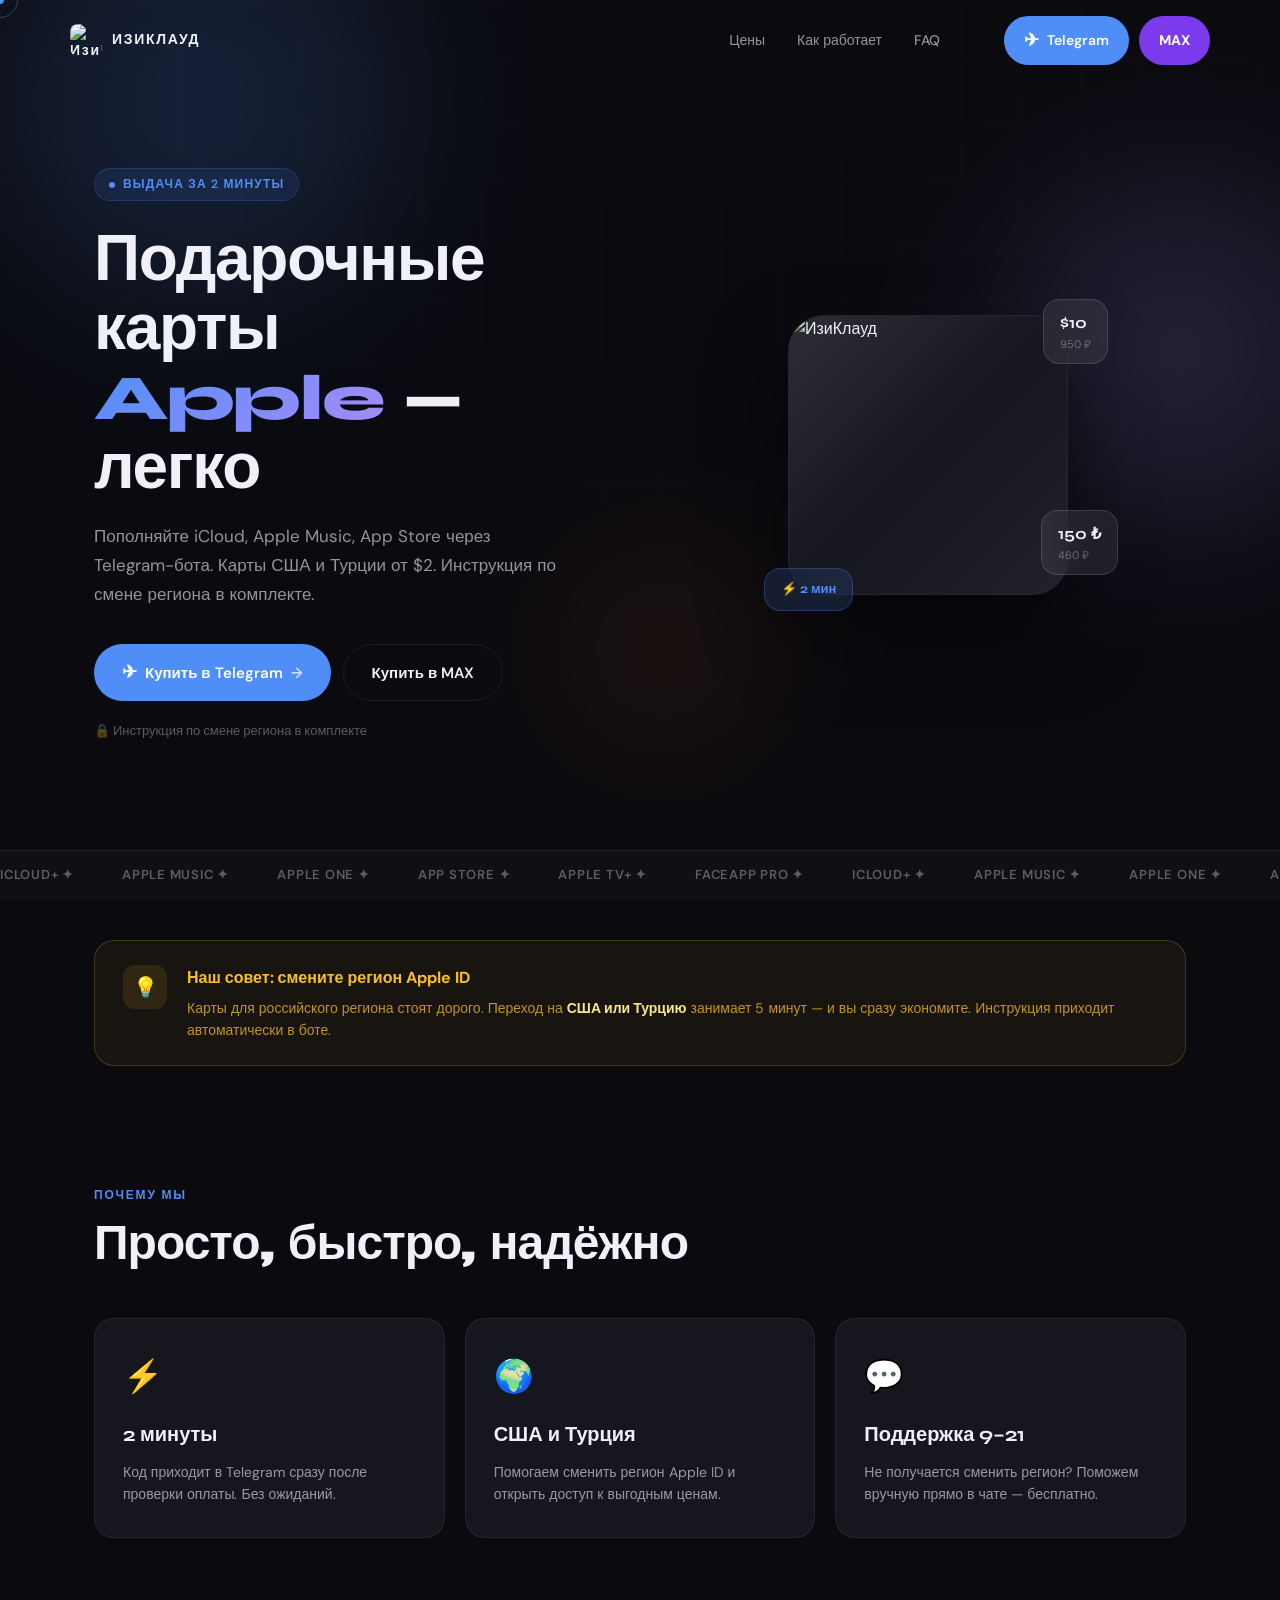
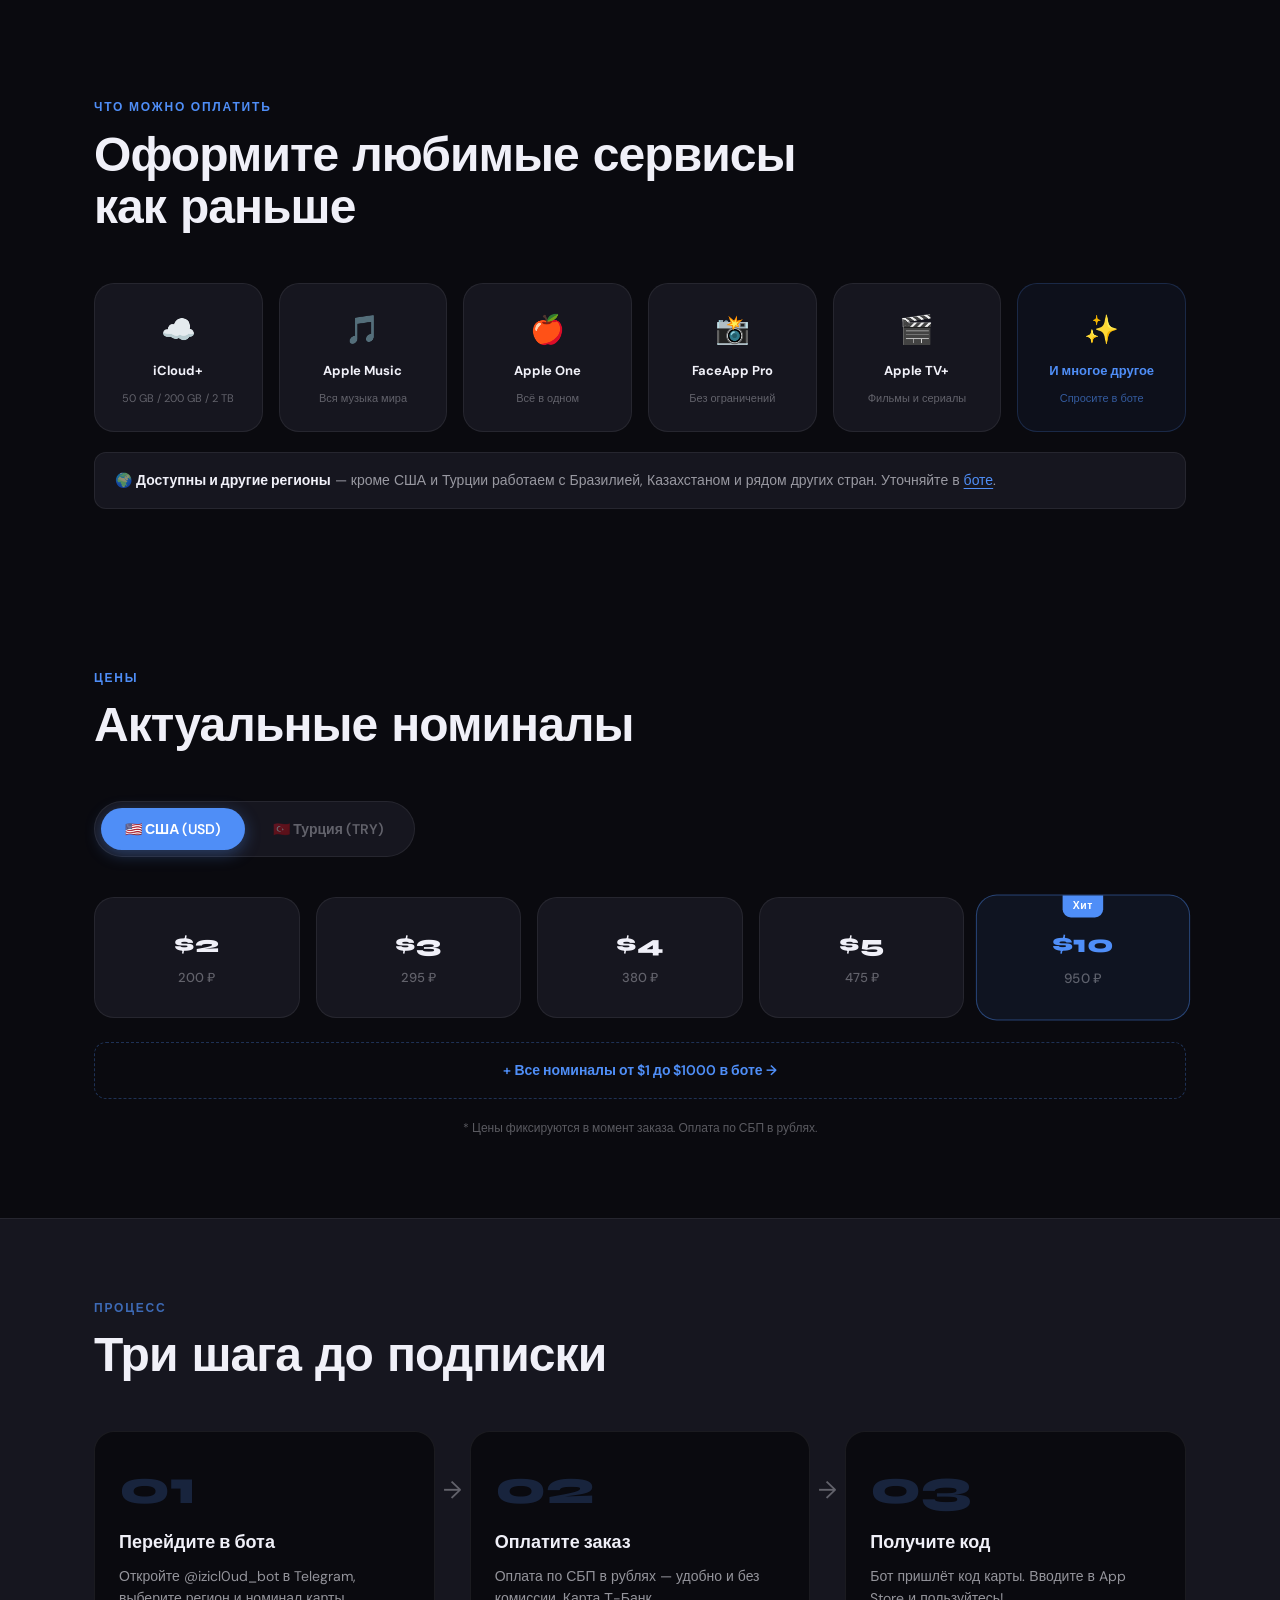
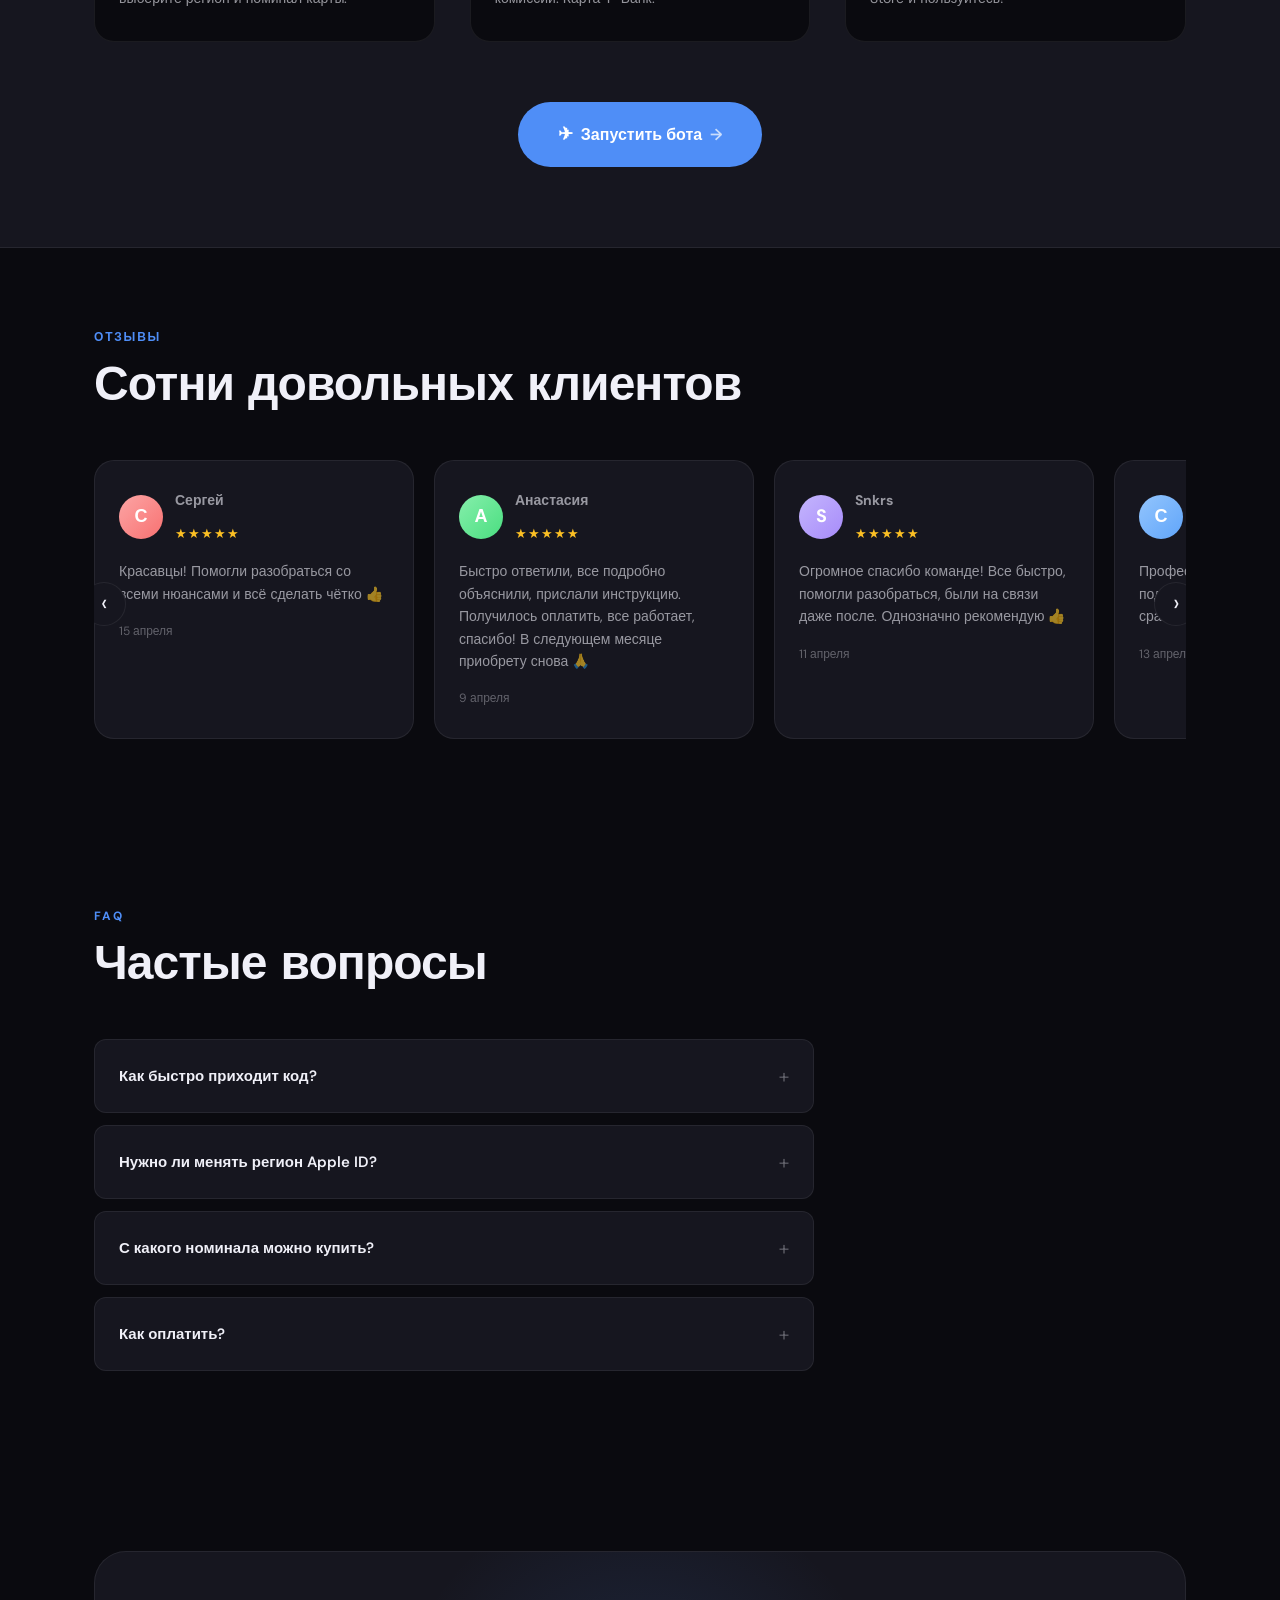
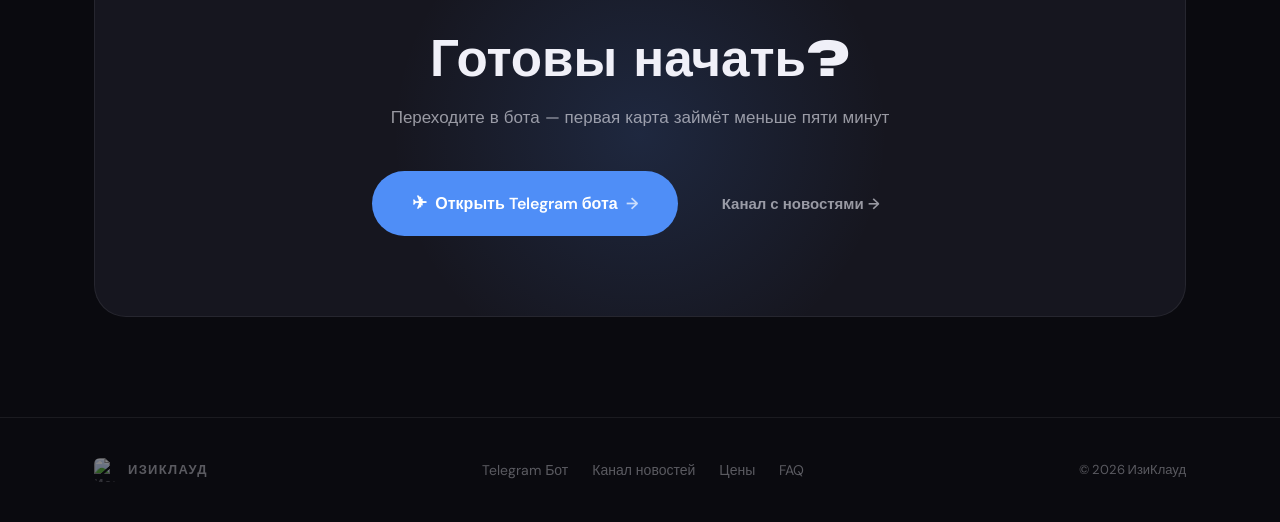
==== index.html @ 5079b9d8 "Улучшенный лэндос" ====
<!DOCTYPE html>
<html lang="ru">
<head>
  <meta charset="UTF-8">
  <meta name="viewport" content="width=device-width, initial-scale=1.0">
  <title>Подарочные карты Apple | Пополнение iCloud, Apple Music и не только — ИзиКлауд</title>
  <meta name="description" content="Пополнение Apple ID, iCloud и App Store за 5 минут. Подарочные карты Apple от $2. Мгновенная выдача через Telegram-бота.">
  <meta name="keywords" content="пополнение Apple ID, iCloud оплата, App Store пополнить, Apple gift card купить, оплата Apple ID Россия">
  <meta property="og:title" content="Подарочные карты Apple | Пополнение iCloud, Apple Music — ИзиКлауд">
  <meta property="og:description" content="Подарочные карты Apple от $2. Мгновенная выдача. США и Турция.">
  <meta property="og:type" content="website">
  <meta property="og:url" content="https://izicloud.shop">
  <link rel="preconnect" href="https://fonts.googleapis.com">
  <link href="https://fonts.googleapis.com/css2?family=Syne:wght@400;600;700;800&family=DM+Sans:ital,wght@0,300;0,400;0,500;1,300&display=swap" rel="stylesheet">
  <link rel="stylesheet" href="style.css">
  <script type="text/javascript">
    (function(m,e,t,r,i,k,a){m[i]=m[i]||function(){(m[i].a=m[i].a||[]).push(arguments)};m[i].l=1*new Date();for(var j=0;j<document.scripts.length;j++){if(document.scripts[j].src===r){return}}k=e.createElement(t);a=e.getElementsByTagName(t)[0];k.async=1;k.src=r;a.parentNode.insertBefore(k,a)})(window,document,"script","https://mc.yandex.ru/metrika/tag.js?id=108566033","ym");
    ym(108566033,"init",{webvisor:true,clickmap:true,trackLinks:true,accurateTrackBounce:true});
  </script>
</head>
<body>

  <!-- CURSOR -->
  <div class="cursor" id="cursor"></div>
  <div class="cursor-follower" id="cursorFollower"></div>

  <!-- NAV -->
  <nav class="nav" id="nav">
    <div class="nav-inner">
      <a href="#" class="nav-logo">
        <img src="./logo.png" alt="ИзиКлауд" class="nav-logo-img">
        <span>ИЗИКЛАУД</span>
      </a>
      <div class="nav-links">
        <a href="#prices" class="nav-link">Цены</a>
        <a href="#how" class="nav-link">Как работает</a>
        <a href="#faq" class="nav-link">FAQ</a>
      </div>
      <div class="nav-cta">
        <a href="https://t.me/izicl0ud_bot" target="_blank" class="btn-primary btn-nav">
          <span class="btn-icon">✈</span> Telegram
        </a>
        <a href="https://max.ru/u/f9LHodD0cOLmHymo0k-9EKNoo-6ZakEX5moDa3-ThPERMpa7_V6AaOjBSGw" target="_blank" class="btn-max btn-nav">MAX</a>
      </div>
      <button class="nav-burger" id="burger" aria-label="Меню">
        <span></span><span></span>
      </button>
    </div>
  </nav>

  <!-- MOBILE MENU -->
  <div class="mobile-menu" id="mobileMenu">
    <div class="mobile-menu-inner">
      <a href="#prices" class="mobile-link">Цены</a>
      <a href="#how" class="mobile-link">Как работает</a>
      <a href="#faq" class="mobile-link">FAQ</a>
      <a href="https://t.me/izicl0ud_bot" target="_blank" class="btn-primary mobile-btn">Открыть Telegram бота</a>
    </div>
  </div>

  <!-- HERO -->
  <section class="hero">
    <div class="hero-bg">
      <div class="hero-orb hero-orb-1"></div>
      <div class="hero-orb hero-orb-2"></div>
      <div class="hero-orb hero-orb-3"></div>
      <div class="hero-grid"></div>
    </div>
    <div class="hero-inner">
      <div class="hero-content" data-reveal>
        <div class="hero-badge">
          <span class="badge-dot"></span>
          Выдача за 2 минуты
        </div>
        <h1 class="hero-title">
          Подарочные карты<br>
          <span class="hero-title-accent">Apple</span> — легко
        </h1>
        <p class="hero-sub">
          Пополняйте iCloud, Apple Music, App Store через Telegram-бота. Карты США и Турции от $2. Инструкция по смене региона в комплекте.
        </p>
        <div class="hero-actions">
          <a href="https://t.me/izicl0ud_bot" target="_blank" class="btn-hero btn-primary magnetic">
            <span class="btn-icon">✈</span>
            Купить в Telegram
            <span class="btn-arrow">→</span>
          </a>
          <a href="https://max.ru/u/f9LHodD0cOLmHymo0k-9EKNoo-6ZakEX5moDa3-ThPERMpa7_V6AaOjBSGw" target="_blank" class="btn-hero btn-ghost magnetic">
            Купить в MAX
          </a>
        </div>
        <p class="hero-note">🔒 Инструкция по смене региона в комплекте</p>
      </div>
      <div class="hero-visual" data-reveal data-delay="200">
        <div class="hero-card-wrap">
          <div class="hero-card">
            <div class="hero-card-glow"></div>
            <img src="./logo.png" alt="ИзиКлауд" class="hero-card-img">
            <div class="hero-card-shine"></div>
          </div>
          <div class="hero-float hero-float-1">
            <span>$10</span>
            <small>950 ₽</small>
          </div>
          <div class="hero-float hero-float-2">
            <span>150 ₺</span>
            <small>460 ₽</small>
          </div>
          <div class="hero-float hero-float-3">
            <span>⚡ 2 мин</span>
          </div>
        </div>
      </div>
    </div>

    <!-- TICKER -->
    <div class="ticker-wrap">
      <div class="ticker">
        <span>iCloud+ ✦</span><span>Apple Music ✦</span><span>Apple One ✦</span>
        <span>App Store ✦</span><span>Apple TV+ ✦</span><span>FaceApp Pro ✦</span>
        <span>iCloud+ ✦</span><span>Apple Music ✦</span><span>Apple One ✦</span>
        <span>App Store ✦</span><span>Apple TV+ ✦</span><span>FaceApp Pro ✦</span>
        <span>iCloud+ ✦</span><span>Apple Music ✦</span><span>Apple One ✦</span>
        <span>App Store ✦</span><span>Apple TV+ ✦</span><span>FaceApp Pro ✦</span>
      </div>
    </div>
  </section>

  <!-- СОВЕТ -->
  <section class="tip-section">
    <div class="container">
      <div class="tip-card" data-reveal>
        <div class="tip-icon">💡</div>
        <div class="tip-body">
          <strong>Наш совет: смените регион Apple ID</strong>
          <p>Карты для российского региона стоят дорого. Переход на <b>США или Турцию</b> занимает 5 минут — и вы сразу экономите. Инструкция приходит автоматически в боте.</p>
        </div>
      </div>
    </div>
  </section>

  <!-- FEATURES -->
  <section class="features">
    <div class="container">
      <div class="section-label" data-reveal>Почему мы</div>
      <h2 class="section-title" data-reveal>Просто, быстро, надёжно</h2>
      <div class="features-grid">
        <div class="feature-card" data-reveal data-delay="0">
          <div class="feature-icon">⚡</div>
          <h3>2 минуты</h3>
          <p>Код приходит в Telegram сразу после проверки оплаты. Без ожиданий.</p>
        </div>
        <div class="feature-card" data-reveal data-delay="100">
          <div class="feature-icon">🌍</div>
          <h3>США и Турция</h3>
          <p>Помогаем сменить регион Apple ID и открыть доступ к выгодным ценам.</p>
        </div>
        <div class="feature-card" data-reveal data-delay="200">
          <div class="feature-icon">💬</div>
          <h3>Поддержка 9–21</h3>
          <p>Не получается сменить регион? Поможем вручную прямо в чате — бесплатно.</p>
        </div>
      </div>
    </div>
  </section>

  <!-- SUBSCRIPTIONS -->
  <section class="subs">
    <div class="container">
      <div class="section-label" data-reveal>Что можно оплатить</div>
      <h2 class="section-title" data-reveal>Оформите любимые сервисы<br>как раньше</h2>
      <div class="subs-grid">
        <div class="sub-card" data-reveal data-delay="0">
          <span class="sub-emoji">☁️</span>
          <strong>iCloud+</strong>
          <small>50 GB / 200 GB / 2 TB</small>
        </div>
        <div class="sub-card" data-reveal data-delay="80">
          <span class="sub-emoji">🎵</span>
          <strong>Apple Music</strong>
          <small>Вся музыка мира</small>
        </div>
        <div class="sub-card" data-reveal data-delay="160">
          <span class="sub-emoji">🍎</span>
          <strong>Apple One</strong>
          <small>Всё в одном</small>
        </div>
        <div class="sub-card" data-reveal data-delay="240">
          <span class="sub-emoji">📸</span>
          <strong>FaceApp Pro</strong>
          <small>Без ограничений</small>
        </div>
        <div class="sub-card" data-reveal data-delay="320">
          <span class="sub-emoji">🎬</span>
          <strong>Apple TV+</strong>
          <small>Фильмы и сериалы</small>
        </div>
        <div class="sub-card sub-card-more" data-reveal data-delay="400">
          <span class="sub-emoji">✨</span>
          <strong>И многое другое</strong>
          <small>Спросите в боте</small>
        </div>
      </div>
      <div class="subs-note" data-reveal>
        🌍 <strong>Доступны и другие регионы</strong> — кроме США и Турции работаем с Бразилией, Казахстаном и рядом других стран. Уточняйте в <a href="https://t.me/izicl0ud_bot" target="_blank">боте</a>.
      </div>
    </div>
  </section>

  <!-- PRICES -->
  <section class="prices" id="prices">
    <div class="container">
      <div class="section-label" data-reveal>Цены</div>
      <h2 class="section-title" data-reveal>Актуальные номиналы</h2>

      <div class="price-tabs" data-reveal>
        <button class="price-tab active" data-tab="usa">🇺🇸 США (USD)</button>
        <button class="price-tab" data-tab="tr">🇹🇷 Турция (TRY)</button>
      </div>

      <div class="price-panels">
        <div class="price-panel active" id="panel-usa">
          <div class="price-card">
            <span class="price-amount">$2</span>
            <span class="price-rub">200 ₽</span>
          </div>
          <div class="price-card">
            <span class="price-amount">$3</span>
            <span class="price-rub">295 ₽</span>
          </div>
          <div class="price-card">
            <span class="price-amount">$4</span>
            <span class="price-rub">380 ₽</span>
          </div>
          <div class="price-card">
            <span class="price-amount">$5</span>
            <span class="price-rub">475 ₽</span>
          </div>
          <div class="price-card price-card-hot">
            <span class="price-badge">Хит</span>
            <span class="price-amount">$10</span>
            <span class="price-rub">950 ₽</span>
          </div>
          <div class="price-more">
            <a href="https://t.me/izicl0ud_bot" target="_blank">
              + Все номиналы от $1 до $1000 в боте →
            </a>
          </div>
        </div>

        <div class="price-panel" id="panel-tr">
          <div class="price-card">
            <span class="price-amount">25 ₺</span>
            <span class="price-rub">91 ₽</span>
          </div>
          <div class="price-card">
            <span class="price-amount">50 ₺</span>
            <span class="price-rub">184 ₽</span>
          </div>
          <div class="price-card">
            <span class="price-amount">100 ₺</span>
            <span class="price-rub">311 ₽</span>
          </div>
          <div class="price-card price-card-hot">
            <span class="price-badge">Хит</span>
            <span class="price-amount">150 ₺</span>
            <span class="price-rub">460 ₽</span>
          </div>
          <div class="price-card">
            <span class="price-amount">250 ₺</span>
            <span class="price-rub">758 ₽</span>
          </div>
          <div class="price-more">
            <a href="https://t.me/izicl0ud_bot" target="_blank">
              + Все номиналы от 10 до 1000 ₺ в боте →
            </a>
          </div>
        </div>
      </div>
      <p class="price-note">* Цены фиксируются в момент заказа. Оплата по СБП в рублях.</p>
    </div>
  </section>

  <!-- HOW IT WORKS -->
  <section class="how" id="how">
    <div class="container">
      <div class="section-label light" data-reveal>Процесс</div>
      <h2 class="section-title light" data-reveal>Три шага до подписки</h2>
      <div class="steps">
        <div class="step" data-reveal data-delay="0">
          <div class="step-num">01</div>
          <div class="step-body">
            <h3>Перейдите в бота</h3>
            <p>Откройте @izicl0ud_bot в Telegram, выберите регион и номинал карты.</p>
          </div>
        </div>
        <div class="step-divider" data-reveal>→</div>
        <div class="step" data-reveal data-delay="150">
          <div class="step-num">02</div>
          <div class="step-body">
            <h3>Оплатите заказ</h3>
            <p>Оплата по СБП в рублях — удобно и без комиссии. Карта Т-Банк.</p>
          </div>
        </div>
        <div class="step-divider" data-reveal>→</div>
        <div class="step" data-reveal data-delay="300">
          <div class="step-num">03</div>
          <div class="step-body">
            <h3>Получите код</h3>
            <p>Бот пришлёт код карты. Вводите в App Store и пользуйтесь!</p>
          </div>
        </div>
      </div>
      <div class="how-cta" data-reveal>
        <a href="https://t.me/izicl0ud_bot" target="_blank" class="btn-primary btn-large magnetic">
          <span class="btn-icon">✈</span> Запустить бота
          <span class="btn-arrow">→</span>
        </a>
      </div>
    </div>
  </section>

  <!-- REVIEWS -->
  <section class="reviews">
    <div class="container">
      <div class="section-label" data-reveal>Отзывы</div>
      <h2 class="section-title" data-reveal>Сотни довольных клиентов</h2>
      <div class="reviews-track-wrap">
        <div class="reviews-track" id="reviewsTrack">
          <div class="review-card">
            <div class="review-header">
              <div class="review-avatar" style="background:linear-gradient(135deg,#fca5a5,#f87171)">С</div>
              <div>
                <p class="review-name">Сергей</p>
                <div class="review-stars">★★★★★</div>
              </div>
            </div>
            <p>Красавцы! Помогли разобраться со всеми нюансами и всё сделать чётко 👍</p>
            <span class="review-date">15 апреля</span>
          </div>
          <div class="review-card">
            <div class="review-header">
              <div class="review-avatar" style="background:linear-gradient(135deg,#86efac,#4ade80)">А</div>
              <div>
                <p class="review-name">Анастасия</p>
                <div class="review-stars">★★★★★</div>
              </div>
            </div>
            <p>Быстро ответили, все подробно объяснили, прислали инструкцию. Получилось оплатить, все работает, спасибо! В следующем месяце приобрету снова 🙏</p>
            <span class="review-date">9 апреля</span>
          </div>
          <div class="review-card">
            <div class="review-header">
              <div class="review-avatar" style="background:linear-gradient(135deg,#c4b5fd,#a78bfa)">S</div>
              <div>
                <p class="review-name">Snkrs</p>
                <div class="review-stars">★★★★★</div>
              </div>
            </div>
            <p>Огромное спасибо команде! Все быстро, помогли разобраться, были на связи даже после. Однозначно рекомендую 👍</p>
            <span class="review-date">11 апреля</span>
          </div>
          <div class="review-card">
            <div class="review-header">
              <div class="review-avatar" style="background:linear-gradient(135deg,#93c5fd,#60a5fa)">С</div>
              <div>
                <p class="review-name">Станислав</p>
                <div class="review-stars">★★★★★</div>
              </div>
            </div>
            <p>Профессиональный подход. Все подробно разъяснили. Код пришел сразу, баланс пополнился. Рекомендую!</p>
            <span class="review-date">13 апреля</span>
          </div>
          <div class="review-card">
            <div class="review-header">
              <div class="review-avatar" style="background:linear-gradient(135deg,#fdba74,#fb923c)">М</div>
              <div>
                <p class="review-name">Михаил</p>
                <div class="review-stars">★★★★★</div>
              </div>
            </div>
            <p>Отличные ребята, предоставили инструкцию, оплатил — сразу прислали код, всё заработало.</p>
            <span class="review-date">8 апреля</span>
          </div>
        </div>
        <button class="review-btn review-prev" id="reviewPrev" aria-label="Назад">‹</button>
        <button class="review-btn review-next" id="reviewNext" aria-label="Вперёд">›</button>
      </div>
    </div>
  </section>

  <!-- FAQ -->
  <section class="faq" id="faq">
    <div class="container">
      <div class="section-label" data-reveal>FAQ</div>
      <h2 class="section-title" data-reveal>Частые вопросы</h2>
      <div class="faq-list">
        <div class="faq-item" data-reveal>
          <button class="faq-q">Как быстро приходит код? <span class="faq-icon">+</span></button>
          <div class="faq-a">Обычно через 2–3 минуты. В редких случаях до 10 минут.</div>
        </div>
        <div class="faq-item" data-reveal>
          <button class="faq-q">Нужно ли менять регион Apple ID? <span class="faq-icon">+</span></button>
          <div class="faq-a">Да, карты имеют региональную привязку. Рекомендуем США или Турцию — выгоднее. Инструкция приходит автоматически в боте.</div>
        </div>
        <div class="faq-item" data-reveal>
          <button class="faq-q">С какого номинала можно купить? <span class="faq-icon">+</span></button>
          <div class="faq-a">От $1 (США) и от 10 ₺ (Турция). Идеально для одной подписки на месяц.</div>
        </div>
        <div class="faq-item" data-reveal>
          <button class="faq-q">Как оплатить? <span class="faq-icon">+</span></button>
          <div class="faq-a">Оплата по СБП на карту Т-Банк в рублях. Быстро и без комиссии.</div>
        </div>
      </div>
    </div>
  </section>

  <!-- CTA FINAL -->
  <section class="cta-final">
    <div class="container">
      <div class="cta-final-inner" data-reveal>
        <div class="cta-final-orb"></div>
        <h2>Готовы начать?</h2>
        <p>Переходите в бота — первая карта займёт меньше пяти минут</p>
        <div class="cta-final-actions">
          <a href="https://t.me/izicl0ud_bot" target="_blank" class="btn-primary btn-large magnetic">
            <span class="btn-icon">✈</span> Открыть Telegram бота
            <span class="btn-arrow">→</span>
          </a>
          <a href="https://t.me/izicloudnews" target="_blank" class="btn-channel">
            Канал с новостями →
          </a>
        </div>
      </div>
    </div>
  </section>

  <!-- FOOTER -->
  <footer class="footer">
    <div class="container">
      <div class="footer-inner">
        <div class="footer-brand">
          <img src="./logo.png" alt="ИзиКлауд" class="footer-logo">
          <span>ИЗИКЛАУД</span>
        </div>
        <div class="footer-links">
          <a href="https://t.me/izicl0ud_bot" target="_blank">Telegram Бот</a>
          <a href="https://t.me/izicloudnews" target="_blank">Канал новостей</a>
          <a href="#prices">Цены</a>
          <a href="#faq">FAQ</a>
        </div>
        <p class="footer-copy">© 2026 ИзиКлауд</p>
      </div>
    </div>
  </footer>

  <script src="main.js"></script>
</body>
</html>
---- style.css ----
/* ── Reset & Base ─────────────────────────────────────────── */
*, *::before, *::after { box-sizing: border-box; margin: 0; padding: 0; }

:root {
  --bg: #0a0a0f;
  --bg2: #111118;
  --surface: #16161f;
  --surface2: #1e1e2a;
  --border: rgba(255,255,255,0.07);
  --brand: #4f8ef7;
  --brand2: #a78bfa;
  --accent: #f97316;
  --text: #f0f0f8;
  --text2: rgba(240,240,248,0.6);
  --text3: rgba(240,240,248,0.35);
  --radius: 20px;
  --radius-sm: 12px;
  --radius-lg: 32px;
}

html { scroll-behavior: smooth; }

body {
  background: var(--bg);
  color: var(--text);
  font-family: 'DM Sans', sans-serif;
  font-size: 16px;
  line-height: 1.6;
  overflow-x: hidden;
  cursor: none;
}

@media (max-width: 768px) { body { cursor: auto; } }

a { color: inherit; text-decoration: none; }
img { display: block; max-width: 100%; }
button { cursor: pointer; font: inherit; border: none; background: none; }

.container {
  max-width: 1140px;
  margin: 0 auto;
  padding: 0 24px;
}

/* ── Custom Cursor ────────────────────────────────────────── */
.cursor {
  width: 8px; height: 8px;
  background: var(--brand);
  border-radius: 50%;
  position: fixed;
  top: 0; left: 0;
  pointer-events: none;
  z-index: 9999;
  transform: translate(-50%, -50%);
  transition: transform 0.1s, width 0.2s, height 0.2s, background 0.2s;
}
.cursor-follower {
  width: 36px; height: 36px;
  border: 1.5px solid rgba(79,142,247,0.4);
  border-radius: 50%;
  position: fixed;
  top: 0; left: 0;
  pointer-events: none;
  z-index: 9998;
  transform: translate(-50%, -50%);
  transition: transform 0.12s ease-out, width 0.2s, height 0.2s, opacity 0.2s;
}
body:has(a:hover) .cursor, body:has(button:hover) .cursor { width: 16px; height: 16px; background: var(--accent); }
body:has(a:hover) .cursor-follower, body:has(button:hover) .cursor-follower { width: 56px; height: 56px; opacity: 0.5; }

/* ── Nav ──────────────────────────────────────────────────── */
.nav {
  position: fixed; top: 0; left: 0; right: 0;
  z-index: 100;
  padding: 16px 24px;
  transition: background 0.3s, backdrop-filter 0.3s;
}
.nav.scrolled {
  background: rgba(10,10,15,0.85);
  backdrop-filter: blur(20px);
  border-bottom: 1px solid var(--border);
}
.nav-inner {
  max-width: 1140px;
  margin: 0 auto;
  display: flex;
  align-items: center;
  gap: 32px;
}
.nav-logo {
  display: flex; align-items: center; gap: 10px;
  font-family: 'Syne', sans-serif;
  font-size: 14px; font-weight: 800;
  letter-spacing: 0.12em;
  color: var(--text);
}
.nav-logo-img { width: 32px; height: 32px; border-radius: 8px; object-fit: cover; }
.nav-links {
  display: flex; gap: 32px;
  margin-left: auto;
}
.nav-link {
  font-size: 14px; font-weight: 500;
  color: var(--text2);
  transition: color 0.2s;
  position: relative;
}
.nav-link::after {
  content: '';
  position: absolute; bottom: -2px; left: 0; right: 0;
  height: 1px; background: var(--brand);
  transform: scaleX(0); transform-origin: left;
  transition: transform 0.3s;
}
.nav-link:hover { color: var(--text); }
.nav-link:hover::after { transform: scaleX(1); }
.nav-cta { display: flex; gap: 10px; margin-left: 32px; }
.nav-burger { display: none; flex-direction: column; gap: 5px; padding: 4px; margin-left: auto; }
.nav-burger span { width: 22px; height: 2px; background: var(--text); border-radius: 2px; transition: 0.3s; display: block; }
.nav-burger.open span:nth-child(1) { transform: rotate(45deg) translate(5px, 5px); }
.nav-burger.open span:nth-child(2) { transform: rotate(-45deg) translate(5px, -5px); }

@media (max-width: 768px) {
  .nav-links, .nav-cta { display: none; }
  .nav-burger { display: flex; }
}

/* ── Mobile Menu ──────────────────────────────────────────── */
.mobile-menu {
  position: fixed;
  top: 0; left: 0; right: 0; bottom: 0;
  background: var(--bg);
  z-index: 99;
  display: flex; align-items: center; justify-content: center;
  opacity: 0; pointer-events: none;
  transform: translateY(-20px);
  transition: opacity 0.3s, transform 0.3s;
}
.mobile-menu.open { opacity: 1; pointer-events: all; transform: translateY(0); }
.mobile-menu-inner { display: flex; flex-direction: column; align-items: center; gap: 32px; }
.mobile-link { font-family: 'Syne', sans-serif; font-size: 28px; font-weight: 700; color: var(--text); }
.mobile-btn { margin-top: 16px; }

/* ── Buttons ──────────────────────────────────────────────── */
.btn-primary {
  display: inline-flex; align-items: center; gap: 8px;
  background: var(--brand);
  color: #fff;
  font-weight: 600; font-size: 15px;
  padding: 14px 28px;
  border-radius: 100px;
  transition: background 0.2s, transform 0.2s, box-shadow 0.2s;
  box-shadow: 0 0 0 0 rgba(79,142,247,0.4);
}
.btn-primary:hover {
  background: #3d7cf5;
  transform: translateY(-2px);
  box-shadow: 0 8px 32px rgba(79,142,247,0.35);
}
.btn-ghost {
  display: inline-flex; align-items: center; gap: 8px;
  background: transparent;
  color: var(--text);
  font-weight: 600; font-size: 15px;
  padding: 14px 28px;
  border-radius: 100px;
  border: 1px solid var(--border);
  transition: background 0.2s, transform 0.2s, border-color 0.2s;
}
.btn-ghost:hover { background: var(--surface); transform: translateY(-2px); border-color: rgba(255,255,255,0.15); }
.btn-max {
  display: inline-flex; align-items: center;
  background: #7c3aed;
  color: #fff; font-weight: 700; font-size: 14px;
  padding: 10px 18px; border-radius: 100px;
  transition: background 0.2s, transform 0.2s;
}
.btn-max:hover { background: #6d28d9; transform: translateY(-1px); }
.btn-nav { padding: 10px 20px; font-size: 14px; }
.btn-large { padding: 18px 40px; font-size: 16px; }
.btn-icon { font-size: 18px; }
.btn-arrow { opacity: 0.7; transition: transform 0.2s; }
.btn-primary:hover .btn-arrow, .btn-ghost:hover .btn-arrow { transform: translateX(4px); }

/* ── Hero ─────────────────────────────────────────────────── */
.hero {
  position: relative;
  min-height: 100vh;
  display: flex; flex-direction: column;
  padding-top: 80px;
  overflow: hidden;
}
.hero-bg {
  position: absolute; inset: 0;
  pointer-events: none; z-index: 0;
}
.hero-orb {
  position: absolute; border-radius: 50%;
  filter: blur(80px); opacity: 0.25;
}
.hero-orb-1 {
  width: 600px; height: 600px;
  background: radial-gradient(circle, #4f8ef7, transparent 70%);
  top: -200px; left: -100px;
  animation: orbFloat 12s ease-in-out infinite;
}
.hero-orb-2 {
  width: 500px; height: 500px;
  background: radial-gradient(circle, #a78bfa, transparent 70%);
  top: 100px; right: -150px;
  animation: orbFloat 15s ease-in-out infinite reverse;
}
.hero-orb-3 {
  width: 300px; height: 300px;
  background: radial-gradient(circle, #f97316, transparent 70%);
  bottom: 100px; left: 40%;
  animation: orbFloat 10s ease-in-out infinite;
  opacity: 0.15;
}
@keyframes orbFloat {
  0%, 100% { transform: translate(0, 0) scale(1); }
  33% { transform: translate(30px, -20px) scale(1.05); }
  66% { transform: translate(-20px, 30px) scale(0.95); }
}
.hero-grid {
  position: absolute; inset: 0;
  background-image:
    linear-gradient(rgba(255,255,255,0.02) 1px, transparent 1px),
    linear-gradient(90deg, rgba(255,255,255,0.02) 1px, transparent 1px);
  background-size: 60px 60px;
  mask-image: radial-gradient(ellipse 80% 80% at 50% 0%, black 0%, transparent 100%);
}
.hero-inner {
  position: relative; z-index: 1;
  flex: 1;
  display: grid;
  grid-template-columns: 1fr 1fr;
  align-items: center;
  gap: 60px;
  max-width: 1140px;
  margin: 0 auto;
  padding: 60px 24px 80px;
}
.hero-badge {
  display: inline-flex; align-items: center; gap: 8px;
  font-size: 12px; font-weight: 600; letter-spacing: 0.1em; text-transform: uppercase;
  color: var(--brand);
  background: rgba(79,142,247,0.1);
  border: 1px solid rgba(79,142,247,0.2);
  padding: 6px 14px; border-radius: 100px;
  margin-bottom: 24px;
}
.badge-dot {
  width: 6px; height: 6px; border-radius: 50%;
  background: var(--brand);
  animation: pulse 2s ease-in-out infinite;
}
@keyframes pulse {
  0%, 100% { opacity: 1; box-shadow: 0 0 0 0 rgba(79,142,247,0.6); }
  50% { opacity: 0.8; box-shadow: 0 0 0 6px rgba(79,142,247,0); }
}
.hero-title {
  font-family: 'Syne', sans-serif;
  font-size: clamp(40px, 5vw, 68px);
  font-weight: 800;
  line-height: 1.08;
  letter-spacing: -0.02em;
  margin-bottom: 20px;
}
.hero-title-accent {
  background: linear-gradient(135deg, var(--brand), var(--brand2));
  -webkit-background-clip: text; -webkit-text-fill-color: transparent;
}
.hero-sub {
  font-size: 17px; line-height: 1.7;
  color: var(--text2);
  max-width: 480px;
  margin-bottom: 36px;
}
.hero-actions { display: flex; flex-wrap: wrap; gap: 12px; margin-bottom: 20px; }
.hero-note { font-size: 13px; color: var(--text3); }

/* Hero Visual */
.hero-visual { display: flex; justify-content: center; align-items: center; }
.hero-card-wrap { position: relative; }
.hero-card {
  position: relative;
  width: 280px; height: 280px;
  border-radius: 36px;
  overflow: hidden;
  background: var(--surface);
  border: 1px solid var(--border);
  box-shadow: 0 40px 80px rgba(0,0,0,0.5);
  animation: cardFloat 6s ease-in-out infinite;
}
@keyframes cardFloat {
  0%, 100% { transform: translateY(0) rotate(-2deg); }
  50% { transform: translateY(-16px) rotate(2deg); }
}
.hero-card-glow {
  position: absolute; inset: -1px;
  border-radius: 37px;
  background: linear-gradient(135deg, rgba(79,142,247,0.3), rgba(167,139,250,0.3));
  z-index: -1;
  filter: blur(20px);
}
.hero-card-img { width: 100%; height: 100%; object-fit: cover; }
.hero-card-shine {
  position: absolute; inset: 0;
  background: linear-gradient(135deg, rgba(255,255,255,0.1) 0%, transparent 50%, rgba(255,255,255,0.05) 100%);
  pointer-events: none;
}
.hero-float {
  position: absolute;
  background: rgba(255,255,255,0.08);
  backdrop-filter: blur(20px);
  border: 1px solid rgba(255,255,255,0.12);
  border-radius: 16px;
  padding: 10px 16px;
  display: flex; flex-direction: column;
  animation: floatAnim 4s ease-in-out infinite;
}
.hero-float span { font-family: 'Syne', sans-serif; font-weight: 700; font-size: 16px; }
.hero-float small { font-size: 11px; color: var(--text3); }
.hero-float-1 { top: -16px; right: -40px; animation-delay: 0s; }
.hero-float-2 { bottom: 20px; right: -50px; animation-delay: 1s; }
.hero-float-3 { bottom: -16px; left: -24px; animation-delay: 2s; background: rgba(79,142,247,0.15); border-color: rgba(79,142,247,0.25); }
.hero-float-3 span { font-size: 13px; color: var(--brand); }
@keyframes floatAnim {
  0%, 100% { transform: translateY(0); }
  50% { transform: translateY(-8px); }
}

/* Ticker */
.ticker-wrap {
  position: relative; z-index: 1;
  overflow: hidden;
  border-top: 1px solid var(--border);
  background: rgba(255,255,255,0.02);
  padding: 14px 0;
}
.ticker {
  display: flex; gap: 48px;
  width: max-content;
  animation: ticker 20s linear infinite;
  white-space: nowrap;
  font-size: 13px; font-weight: 600; letter-spacing: 0.06em; text-transform: uppercase;
  color: var(--text3);
}
.ticker span { flex-shrink: 0; }
@keyframes ticker { from { transform: translateX(0); } to { transform: translateX(-50%); } }

/* ── Tip Section ──────────────────────────────────────────── */
.tip-section { padding: 40px 0; }
.tip-card {
  display: flex; gap: 20px; align-items: flex-start;
  background: rgba(251,191,36,0.06);
  border: 1px solid rgba(251,191,36,0.2);
  border-radius: var(--radius);
  padding: 24px 28px;
}
.tip-icon {
  width: 44px; height: 44px; flex-shrink: 0;
  background: rgba(251,191,36,0.1);
  border-radius: 12px;
  display: flex; align-items: center; justify-content: center;
  font-size: 20px;
}
.tip-body strong { display: block; font-weight: 700; font-size: 16px; color: #fbbf24; margin-bottom: 6px; }
.tip-body p { font-size: 14px; color: rgba(251,191,36,0.75); line-height: 1.6; }
.tip-body b { color: #fde68a; }

/* ── Section Shared ───────────────────────────────────────── */
.section-label {
  font-size: 12px; font-weight: 700; letter-spacing: 0.15em; text-transform: uppercase;
  color: var(--brand); margin-bottom: 12px;
}
.section-label.light { color: rgba(79,142,247,0.7); }
.section-title {
  font-family: 'Syne', sans-serif;
  font-size: clamp(28px, 4vw, 48px);
  font-weight: 800; line-height: 1.1;
  letter-spacing: -0.02em;
  margin-bottom: 48px;
}
.section-title.light { color: var(--text); }

/* ── Features ─────────────────────────────────────────────── */
.features { padding: 80px 0; }
.features-grid { display: grid; grid-template-columns: repeat(3, 1fr); gap: 20px; }
.feature-card {
  background: var(--surface);
  border: 1px solid var(--border);
  border-radius: var(--radius);
  padding: 32px 28px;
  transition: border-color 0.3s, transform 0.3s, box-shadow 0.3s;
}
.feature-card:hover {
  border-color: rgba(79,142,247,0.3);
  transform: translateY(-4px);
  box-shadow: 0 20px 60px rgba(0,0,0,0.3);
}
.feature-icon { font-size: 32px; margin-bottom: 16px; }
.feature-card h3 { font-family: 'Syne', sans-serif; font-size: 20px; font-weight: 700; margin-bottom: 10px; }
.feature-card p { font-size: 14px; color: var(--text2); line-height: 1.6; }

@media (max-width: 768px) {
  .features-grid { grid-template-columns: 1fr; }
}

/* ── Subscriptions ────────────────────────────────────────── */
.subs { padding: 80px 0; }
.subs-grid { display: grid; grid-template-columns: repeat(6, 1fr); gap: 16px; margin-bottom: 20px; }
.sub-card {
  display: flex; flex-direction: column; align-items: center; gap: 8px;
  background: var(--surface);
  border: 1px solid var(--border);
  border-radius: var(--radius);
  padding: 24px 16px;
  text-align: center;
  transition: border-color 0.3s, transform 0.3s;
}
.sub-card:hover { border-color: rgba(79,142,247,0.3); transform: translateY(-4px); }
.sub-card-more { border-color: rgba(79,142,247,0.2); background: rgba(79,142,247,0.05); }
.sub-emoji { font-size: 28px; }
.sub-card strong { font-size: 13px; font-weight: 700; }
.sub-card small { font-size: 11px; color: var(--text3); }
.sub-card-more strong { color: var(--brand); }
.sub-card-more small { color: rgba(79,142,247,0.6); }
.subs-note {
  background: var(--surface);
  border: 1px solid var(--border);
  border-radius: var(--radius-sm);
  padding: 16px 20px;
  font-size: 14px; color: var(--text2);
}
.subs-note a { color: var(--brand); text-decoration: underline; text-underline-offset: 3px; }
.subs-note strong { color: var(--text); }

@media (max-width: 1024px) { .subs-grid { grid-template-columns: repeat(3, 1fr); } }
@media (max-width: 480px) { .subs-grid { grid-template-columns: repeat(2, 1fr); } }

/* ── Prices ───────────────────────────────────────────────── */
.prices { padding: 80px 0; }
.price-tabs {
  display: inline-flex;
  background: var(--surface);
  border: 1px solid var(--border);
  border-radius: 100px;
  padding: 6px;
  gap: 4px;
  margin-bottom: 40px;
}
.price-tab {
  padding: 10px 24px;
  border-radius: 100px;
  font-size: 14px; font-weight: 600;
  color: var(--text3);
  transition: all 0.25s;
  cursor: pointer;
}
.price-tab.active {
  background: var(--brand);
  color: #fff;
  box-shadow: 0 4px 16px rgba(79,142,247,0.35);
}
.price-tab:not(.active):hover { color: var(--text); background: var(--surface2); }

.price-panels { position: relative; }
.price-panel {
  display: none;
  grid-template-columns: repeat(5, 1fr);
  gap: 16px;
}
.price-panel.active { display: grid; animation: fadeUp 0.3s ease-out; }
@keyframes fadeUp {
  from { opacity: 0; transform: translateY(12px); }
  to { opacity: 1; transform: translateY(0); }
}

.price-card {
  position: relative;
  display: flex; flex-direction: column; align-items: center; justify-content: center;
  gap: 4px;
  background: var(--surface);
  border: 1px solid var(--border);
  border-radius: var(--radius);
  padding: 28px 16px;
  transition: border-color 0.3s, transform 0.3s, box-shadow 0.3s;
  overflow: hidden;
}
.price-card::before {
  content: '';
  position: absolute; inset: 0;
  background: linear-gradient(135deg, transparent, rgba(79,142,247,0.03));
  opacity: 0; transition: opacity 0.3s;
}
.price-card:hover { border-color: rgba(79,142,247,0.3); transform: translateY(-4px); box-shadow: 0 16px 40px rgba(0,0,0,0.3); }
.price-card:hover::before { opacity: 1; }
.price-card-hot {
  border-color: rgba(79,142,247,0.4);
  background: rgba(79,142,247,0.08);
  transform: scale(1.04);
}
.price-card-hot:hover { transform: scale(1.04) translateY(-4px); }
.price-badge {
  position: absolute; top: -1px; left: 50%; transform: translateX(-50%);
  background: var(--brand);
  color: #fff; font-size: 10px; font-weight: 700; letter-spacing: 0.05em;
  padding: 3px 10px; border-radius: 0 0 8px 8px;
}
.price-amount { font-family: 'Syne', sans-serif; font-size: 24px; font-weight: 800; }
.price-rub { font-size: 13px; color: var(--text3); font-weight: 500; }
.price-card-hot .price-amount { color: var(--brand); }

.price-more {
  grid-column: 1 / -1;
  margin-top: 8px;
}
.price-more a {
  display: flex; align-items: center; justify-content: center;
  width: 100%;
  border: 1px dashed rgba(79,142,247,0.3);
  border-radius: var(--radius-sm);
  padding: 16px;
  font-size: 14px; font-weight: 600; color: var(--brand);
  transition: background 0.2s, border-color 0.2s;
}
.price-more a:hover { background: rgba(79,142,247,0.06); border-color: rgba(79,142,247,0.5); }

.price-note { font-size: 12px; color: var(--text3); margin-top: 20px; text-align: center; }

@media (max-width: 768px) {
  .price-panel { grid-template-columns: repeat(2, 1fr); }
  .price-card-hot { transform: none; }
}

/* ── How It Works ─────────────────────────────────────────── */
.how {
  padding: 80px 0;
  background: var(--surface);
  border-top: 1px solid var(--border);
  border-bottom: 1px solid var(--border);
}
.steps {
  display: flex; align-items: flex-start;
  gap: 0;
  margin-bottom: 60px;
}
.step {
  flex: 1;
  padding: 32px 24px;
  border: 1px solid var(--border);
  border-radius: var(--radius);
  background: var(--bg);
  transition: border-color 0.3s, transform 0.3s;
}
.step:hover { border-color: rgba(79,142,247,0.3); transform: translateY(-4px); }
.step-num {
  font-family: 'Syne', sans-serif;
  font-size: 48px; font-weight: 800;
  color: rgba(79,142,247,0.2);
  line-height: 1;
  margin-bottom: 16px;
}
.step-body h3 { font-family: 'Syne', sans-serif; font-size: 18px; font-weight: 700; margin-bottom: 8px; }
.step-body p { font-size: 14px; color: var(--text2); line-height: 1.6; }
.step-divider {
  font-size: 24px; color: var(--text3);
  padding: 0 8px;
  margin-top: 40px;
  flex-shrink: 0;
}
.how-cta { text-align: center; }

@media (max-width: 768px) {
  .steps { flex-direction: column; }
  .step-divider { transform: rotate(90deg); margin: 0 auto; }
}

/* ── Reviews ──────────────────────────────────────────────── */
.reviews { padding: 80px 0; }
.reviews-track-wrap {
  position: relative;
  overflow: hidden;
}
.reviews-track {
  display: flex;
  gap: 20px;
  overflow-x: auto;
  scroll-snap-type: x mandatory;
  -webkit-overflow-scrolling: touch;
  scrollbar-width: none;
  padding-bottom: 8px;
}
.reviews-track::-webkit-scrollbar { display: none; }
.review-card {
  flex-shrink: 0;
  width: 320px;
  scroll-snap-align: start;
  background: var(--surface);
  border: 1px solid var(--border);
  border-radius: var(--radius);
  padding: 28px 24px;
  transition: border-color 0.3s;
}
.review-card:hover { border-color: rgba(79,142,247,0.2); }
.review-header { display: flex; align-items: center; gap: 12px; margin-bottom: 16px; }
.review-avatar {
  width: 44px; height: 44px; border-radius: 50%;
  display: flex; align-items: center; justify-content: center;
  font-weight: 700; font-size: 18px; color: #fff;
  flex-shrink: 0;
}
.review-name { font-weight: 700; font-size: 15px; margin-bottom: 4px; }
.review-stars { color: #fbbf24; font-size: 13px; letter-spacing: 1px; }
.review-card p { font-size: 14px; color: var(--text2); line-height: 1.6; margin-bottom: 12px; }
.review-date { font-size: 12px; color: var(--text3); }
.review-btn {
  position: absolute; top: 50%; transform: translateY(-50%);
  width: 44px; height: 44px;
  background: var(--surface);
  border: 1px solid var(--border);
  border-radius: 50%;
  font-size: 24px; color: var(--text);
  display: flex; align-items: center; justify-content: center;
  transition: background 0.2s, border-color 0.2s, transform 0.2s;
  z-index: 2;
}
.review-btn:hover { background: var(--brand); border-color: var(--brand); transform: translateY(-50%) scale(1.1); }
.review-prev { left: -12px; }
.review-next { right: -12px; }
@media (max-width: 768px) {
  .review-prev, .review-next { display: none; }
  .review-card { width: 85vw; }
}

/* ── FAQ ──────────────────────────────────────────────────── */
.faq { padding: 80px 0; }
.faq-list { display: flex; flex-direction: column; gap: 12px; max-width: 720px; }
.faq-item {
  background: var(--surface);
  border: 1px solid var(--border);
  border-radius: var(--radius-sm);
  overflow: hidden;
  transition: border-color 0.3s;
}
.faq-item.open { border-color: rgba(79,142,247,0.3); }
.faq-q {
  width: 100%;
  display: flex; align-items: center; justify-content: space-between;
  padding: 20px 24px;
  font-size: 15px; font-weight: 600; color: var(--text);
  text-align: left;
  gap: 16px;
  transition: color 0.2s;
}
.faq-q:hover { color: var(--brand); }
.faq-icon {
  font-size: 20px; font-weight: 300;
  color: var(--text3);
  flex-shrink: 0;
  transition: transform 0.3s, color 0.3s;
}
.faq-item.open .faq-icon { transform: rotate(45deg); color: var(--brand); }
.faq-a {
  max-height: 0; overflow: hidden;
  font-size: 14px; color: var(--text2); line-height: 1.7;
  transition: max-height 0.35s ease, padding 0.3s;
  padding: 0 24px;
}
.faq-item.open .faq-a { max-height: 200px; padding: 0 24px 20px; }

/* ── CTA Final ────────────────────────────────────────────── */
.cta-final { padding: 100px 0; }
.cta-final-inner {
  position: relative;
  background: var(--surface);
  border: 1px solid var(--border);
  border-radius: var(--radius-lg);
  padding: 80px 60px;
  text-align: center;
  overflow: hidden;
}
.cta-final-orb {
  position: absolute;
  width: 500px; height: 500px;
  background: radial-gradient(circle, rgba(79,142,247,0.15), transparent 70%);
  border-radius: 50%;
  top: 50%; left: 50%;
  transform: translate(-50%, -50%);
  pointer-events: none;
  animation: orbFloat 8s ease-in-out infinite;
}
.cta-final-inner h2 {
  font-family: 'Syne', sans-serif;
  font-size: clamp(28px, 4vw, 52px);
  font-weight: 800; line-height: 1.1;
  margin-bottom: 16px;
  position: relative;
}
.cta-final-inner p {
  font-size: 17px; color: var(--text2);
  margin-bottom: 40px;
  position: relative;
}
.cta-final-actions {
  display: flex; flex-wrap: wrap; justify-content: center;
  gap: 16px;
  position: relative;
}
.btn-channel {
  display: inline-flex; align-items: center;
  font-size: 15px; font-weight: 600;
  color: var(--text2);
  padding: 14px 28px;
  border-radius: 100px;
  transition: color 0.2s;
}
.btn-channel:hover { color: var(--text); }

@media (max-width: 768px) {
  .cta-final-inner { padding: 48px 28px; }
}

/* ── Footer ───────────────────────────────────────────────── */
.footer {
  border-top: 1px solid var(--border);
  padding: 40px 0;
  background: var(--bg);
}
.footer-inner {
  display: flex; align-items: center; flex-wrap: wrap;
  gap: 24px; justify-content: space-between;
}
.footer-brand {
  display: flex; align-items: center; gap: 10px;
  font-family: 'Syne', sans-serif;
  font-size: 13px; font-weight: 800; letter-spacing: 0.1em;
  color: var(--text3);
}
.footer-logo { width: 24px; height: 24px; border-radius: 6px; opacity: 0.5; }
.footer-links { display: flex; flex-wrap: wrap; gap: 24px; }
.footer-links a { font-size: 14px; color: var(--text3); transition: color 0.2s; }
.footer-links a:hover { color: var(--brand); }
.footer-copy { font-size: 13px; color: var(--text3); }

/* ── Reveal Animations ────────────────────────────────────── */
[data-reveal] {
  opacity: 0;
  transform: translateY(24px);
  transition: opacity 0.6s ease, transform 0.6s ease;
}
[data-reveal].revealed {
  opacity: 1;
  transform: translateY(0);
}

/* ── Responsive ───────────────────────────────────────────── */
@media (max-width: 1024px) {
  .hero-inner { grid-template-columns: 1fr; text-align: center; padding-top: 40px; }
  .hero-content { order: 1; }
  .hero-visual { order: 0; }
  .hero-sub { margin-left: auto; margin-right: auto; }
  .hero-actions { justify-content: center; }
  .hero-note { text-align: center; }
  .hero-badge { justify-content: center; }
}
@media (max-width: 768px) {
  .hero-card { width: 220px; height: 220px; }
  .hero-float-1 { display: none; }
  .section-title { margin-bottom: 32px; }
  .price-tabs { width: 100%; }
  .price-tab { flex: 1; text-align: center; }
  .steps { gap: 16px; }
}
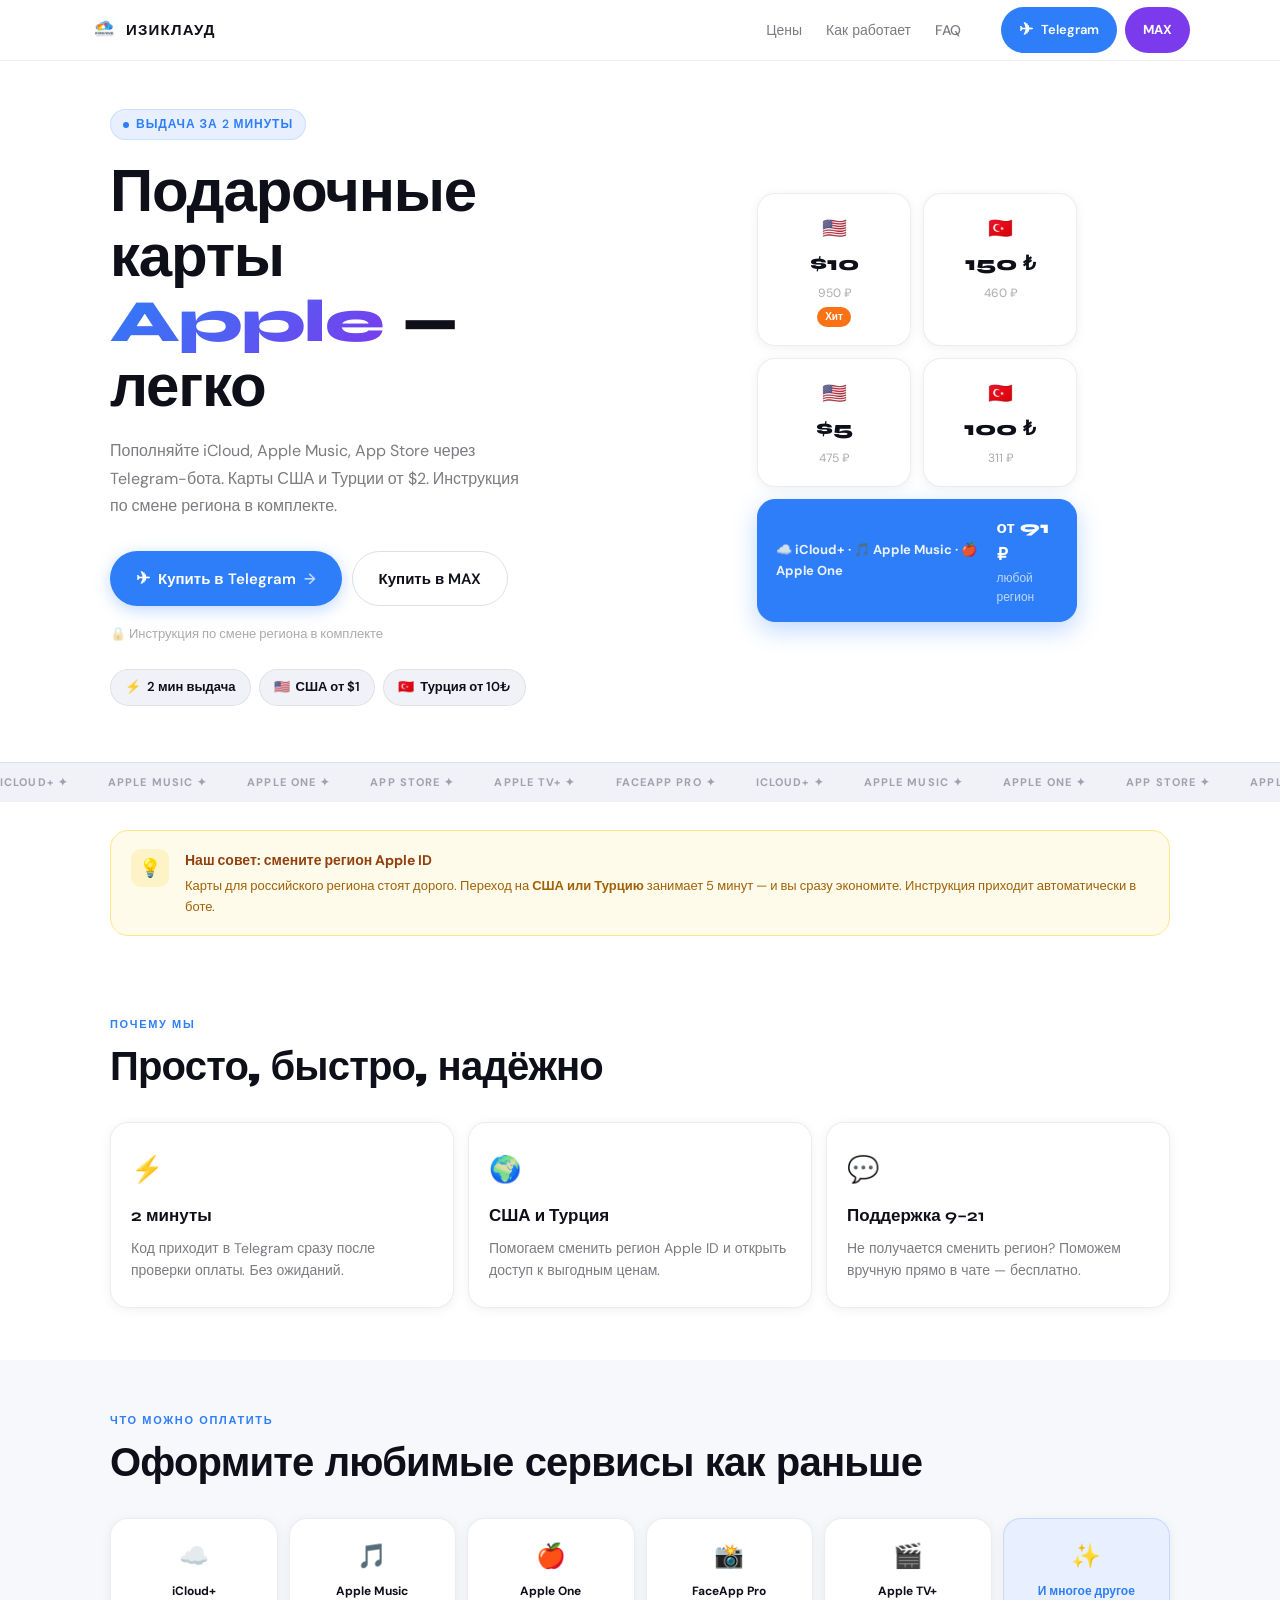
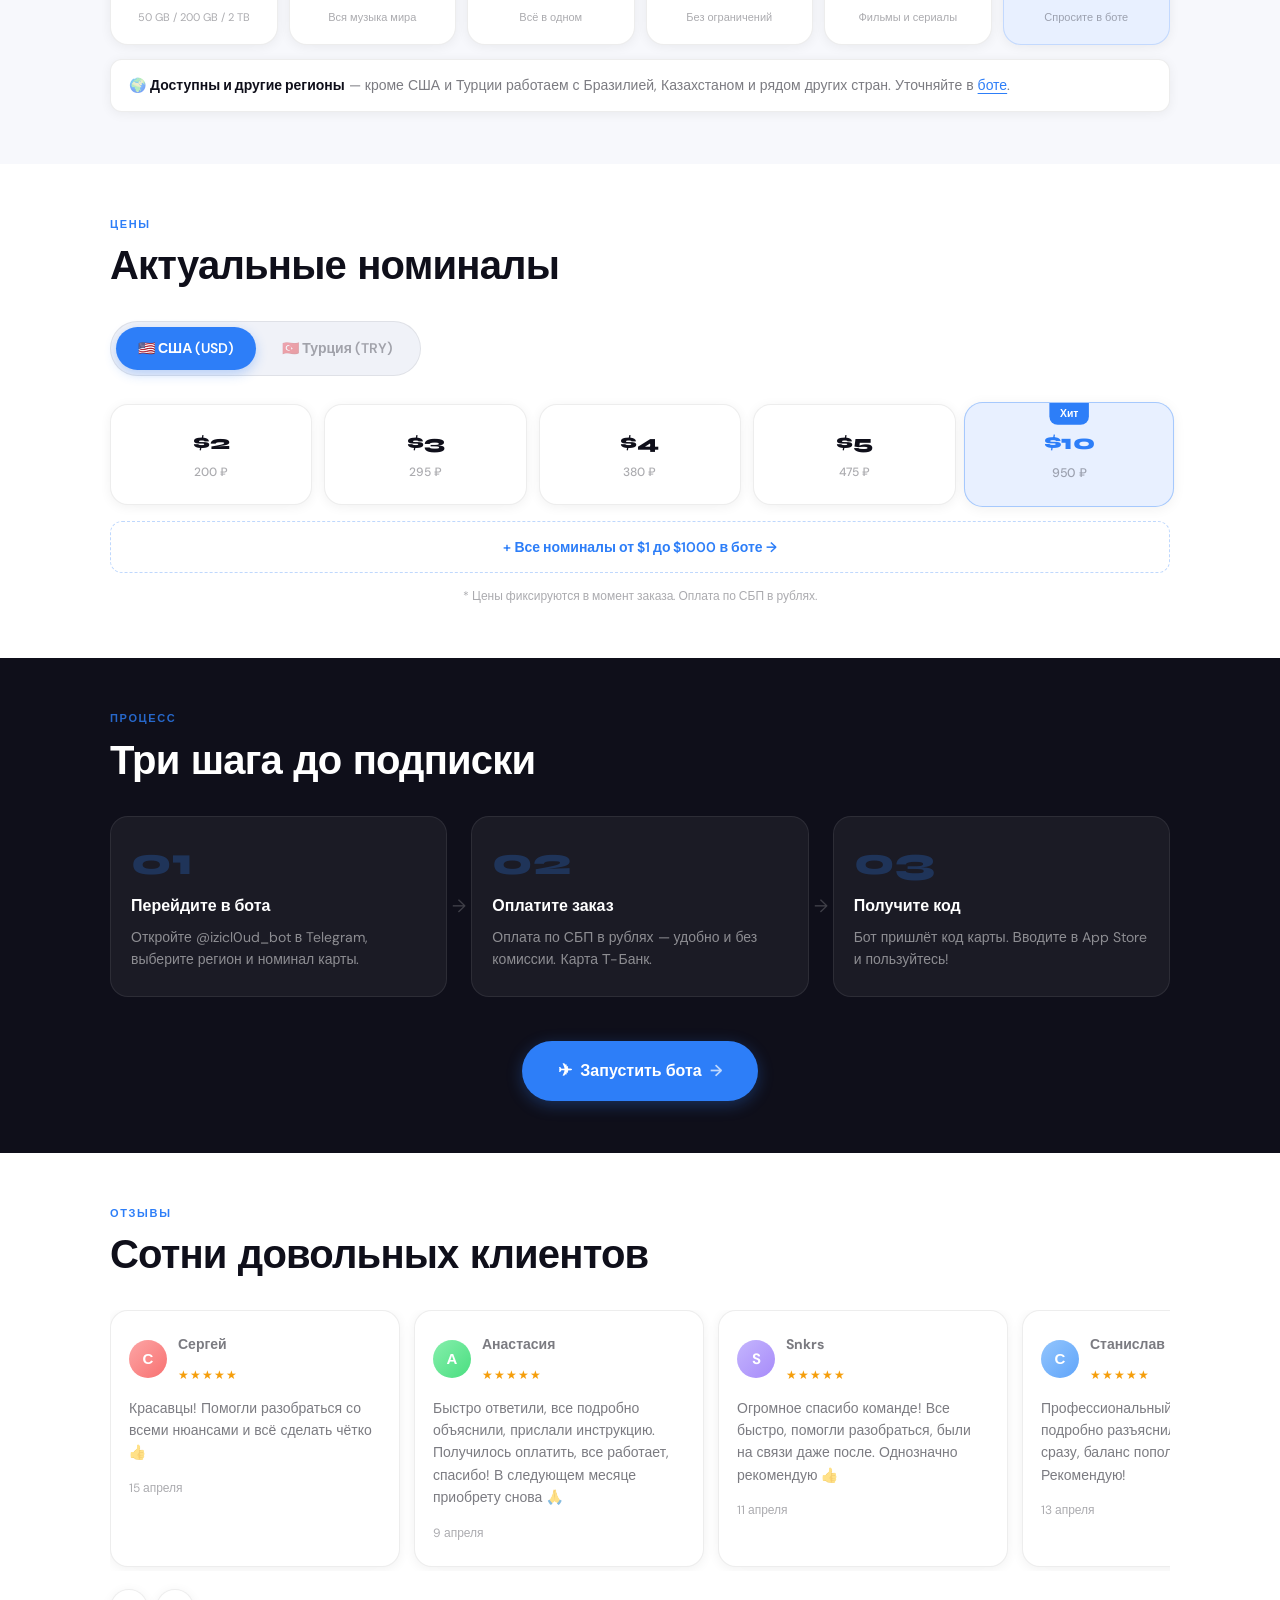
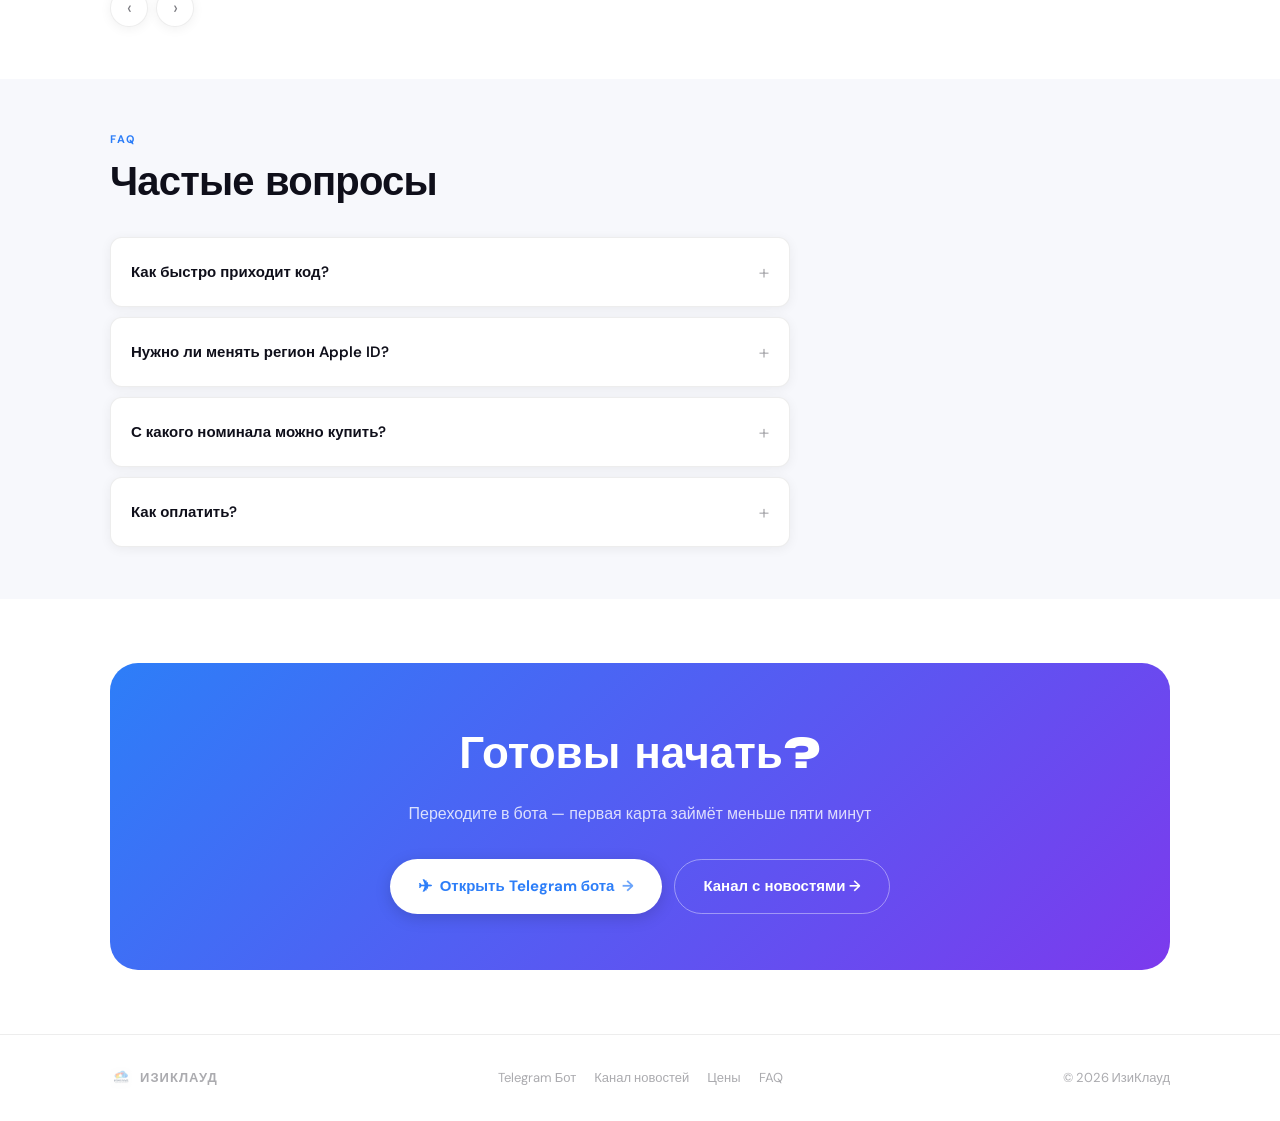
==== commit 4ea5fbd2: "Add files via upload" ====
--- a/index.html
+++ b/index.html
@@ -11,7 +11,7 @@
   <meta property="og:type" content="website">
   <meta property="og:url" content="https://izicloud.shop">
   <link rel="preconnect" href="https://fonts.googleapis.com">
-  <link href="https://fonts.googleapis.com/css2?family=Syne:wght@400;600;700;800&family=DM+Sans:ital,wght@0,300;0,400;0,500;1,300&display=swap" rel="stylesheet">
+  <link href="https://fonts.googleapis.com/css2?family=Syne:wght@400;600;700;800&family=DM+Sans:wght@300;400;500;600&display=swap" rel="stylesheet">
   <link rel="stylesheet" href="style.css">
   <script type="text/javascript">
     (function(m,e,t,r,i,k,a){m[i]=m[i]||function(){(m[i].a=m[i].a||[]).push(arguments)};m[i].l=1*new Date();for(var j=0;j<document.scripts.length;j++){if(document.scripts[j].src===r){return}}k=e.createElement(t);a=e.getElementsByTagName(t)[0];k.async=1;k.src=r;a.parentNode.insertBefore(k,a)})(window,document,"script","https://mc.yandex.ru/metrika/tag.js?id=108566033","ym");
@@ -19,10 +19,6 @@
   </script>
 </head>
 <body>
-
-  <!-- CURSOR -->
-  <div class="cursor" id="cursor"></div>
-  <div class="cursor-follower" id="cursorFollower"></div>
 
   <!-- NAV -->
   <nav class="nav" id="nav">
@@ -50,22 +46,19 @@
 
   <!-- MOBILE MENU -->
   <div class="mobile-menu" id="mobileMenu">
+    <button class="mobile-close" id="mobileClose" aria-label="Закрыть">✕</button>
     <div class="mobile-menu-inner">
       <a href="#prices" class="mobile-link">Цены</a>
       <a href="#how" class="mobile-link">Как работает</a>
       <a href="#faq" class="mobile-link">FAQ</a>
-      <a href="https://t.me/izicl0ud_bot" target="_blank" class="btn-primary mobile-btn">Открыть Telegram бота</a>
+      <a href="https://t.me/izicl0ud_bot" target="_blank" class="btn-primary mobile-btn">
+        <span class="btn-icon">✈</span> Открыть Telegram бота
+      </a>
     </div>
   </div>
 
   <!-- HERO -->
   <section class="hero">
-    <div class="hero-bg">
-      <div class="hero-orb hero-orb-1"></div>
-      <div class="hero-orb hero-orb-2"></div>
-      <div class="hero-orb hero-orb-3"></div>
-      <div class="hero-grid"></div>
-    </div>
     <div class="hero-inner">
       <div class="hero-content" data-reveal>
         <div class="hero-badge">
@@ -80,40 +73,59 @@
           Пополняйте iCloud, Apple Music, App Store через Telegram-бота. Карты США и Турции от $2. Инструкция по смене региона в комплекте.
         </p>
         <div class="hero-actions">
-          <a href="https://t.me/izicl0ud_bot" target="_blank" class="btn-hero btn-primary magnetic">
+          <a href="https://t.me/izicl0ud_bot" target="_blank" class="btn-primary">
             <span class="btn-icon">✈</span>
             Купить в Telegram
             <span class="btn-arrow">→</span>
           </a>
-          <a href="https://max.ru/u/f9LHodD0cOLmHymo0k-9EKNoo-6ZakEX5moDa3-ThPERMpa7_V6AaOjBSGw" target="_blank" class="btn-hero btn-ghost magnetic">
+          <a href="https://max.ru/u/f9LHodD0cOLmHymo0k-9EKNoo-6ZakEX5moDa3-ThPERMpa7_V6AaOjBSGw" target="_blank" class="btn-ghost">
             Купить в MAX
           </a>
         </div>
         <p class="hero-note">🔒 Инструкция по смене региона в комплекте</p>
-      </div>
-      <div class="hero-visual" data-reveal data-delay="200">
-        <div class="hero-card-wrap">
-          <div class="hero-card">
-            <div class="hero-card-glow"></div>
-            <img src="./logo.png" alt="ИзиКлауд" class="hero-card-img">
-            <div class="hero-card-shine"></div>
-          </div>
-          <div class="hero-float hero-float-1">
-            <span>$10</span>
-            <small>950 ₽</small>
-          </div>
-          <div class="hero-float hero-float-2">
-            <span>150 ₺</span>
-            <small>460 ₽</small>
-          </div>
-          <div class="hero-float hero-float-3">
-            <span>⚡ 2 мин</span>
-          </div>
-        </div>
-      </div>
-    </div>
-
-    <!-- TICKER -->
+        <div class="hero-stats">
+          <div class="hero-stat"><span>⚡</span> 2 мин выдача</div>
+          <div class="hero-stat"><span>🇺🇸</span> США от $1</div>
+          <div class="hero-stat"><span>🇹🇷</span> Турция от 10₺</div>
+        </div>
+      </div>
+
+      <div class="hero-visual" data-reveal data-delay="150">
+        <div class="hero-cards">
+          <div class="hero-price-card">
+            <span class="flag">🇺🇸</span>
+            <span class="amount">$10</span>
+            <span class="rub">950 ₽</span>
+            <span class="badge-hot">Хит</span>
+          </div>
+          <div class="hero-price-card">
+            <span class="flag">🇹🇷</span>
+            <span class="amount">150 ₺</span>
+            <span class="rub">460 ₽</span>
+          </div>
+          <div class="hero-price-card">
+            <span class="flag">🇺🇸</span>
+            <span class="amount">$5</span>
+            <span class="rub">475 ₽</span>
+          </div>
+          <div class="hero-price-card">
+            <span class="flag">🇹🇷</span>
+            <span class="amount">100 ₺</span>
+            <span class="rub">311 ₽</span>
+          </div>
+          <div class="hero-price-card featured">
+            <div>
+              <div class="label">☁️ iCloud+ · 🎵 Apple Music · 🍎 Apple One</div>
+            </div>
+            <div>
+              <div class="amount">от 91 ₽</div>
+              <div class="rub">любой регион</div>
+            </div>
+          </div>
+        </div>
+      </div>
+    </div>
+
     <div class="ticker-wrap">
       <div class="ticker">
         <span>iCloud+ ✦</span><span>Apple Music ✦</span><span>Apple One ✦</span>
@@ -168,38 +180,14 @@
   <section class="subs">
     <div class="container">
       <div class="section-label" data-reveal>Что можно оплатить</div>
-      <h2 class="section-title" data-reveal>Оформите любимые сервисы<br>как раньше</h2>
+      <h2 class="section-title" data-reveal>Оформите любимые сервисы как раньше</h2>
       <div class="subs-grid">
-        <div class="sub-card" data-reveal data-delay="0">
-          <span class="sub-emoji">☁️</span>
-          <strong>iCloud+</strong>
-          <small>50 GB / 200 GB / 2 TB</small>
-        </div>
-        <div class="sub-card" data-reveal data-delay="80">
-          <span class="sub-emoji">🎵</span>
-          <strong>Apple Music</strong>
-          <small>Вся музыка мира</small>
-        </div>
-        <div class="sub-card" data-reveal data-delay="160">
-          <span class="sub-emoji">🍎</span>
-          <strong>Apple One</strong>
-          <small>Всё в одном</small>
-        </div>
-        <div class="sub-card" data-reveal data-delay="240">
-          <span class="sub-emoji">📸</span>
-          <strong>FaceApp Pro</strong>
-          <small>Без ограничений</small>
-        </div>
-        <div class="sub-card" data-reveal data-delay="320">
-          <span class="sub-emoji">🎬</span>
-          <strong>Apple TV+</strong>
-          <small>Фильмы и сериалы</small>
-        </div>
-        <div class="sub-card sub-card-more" data-reveal data-delay="400">
-          <span class="sub-emoji">✨</span>
-          <strong>И многое другое</strong>
-          <small>Спросите в боте</small>
-        </div>
+        <div class="sub-card" data-reveal data-delay="0"><span class="sub-emoji">☁️</span><strong>iCloud+</strong><small>50 GB / 200 GB / 2 TB</small></div>
+        <div class="sub-card" data-reveal data-delay="60"><span class="sub-emoji">🎵</span><strong>Apple Music</strong><small>Вся музыка мира</small></div>
+        <div class="sub-card" data-reveal data-delay="120"><span class="sub-emoji">🍎</span><strong>Apple One</strong><small>Всё в одном</small></div>
+        <div class="sub-card" data-reveal data-delay="180"><span class="sub-emoji">📸</span><strong>FaceApp Pro</strong><small>Без ограничений</small></div>
+        <div class="sub-card" data-reveal data-delay="240"><span class="sub-emoji">🎬</span><strong>Apple TV+</strong><small>Фильмы и сериалы</small></div>
+        <div class="sub-card sub-card-more" data-reveal data-delay="300"><span class="sub-emoji">✨</span><strong>И многое другое</strong><small>Спросите в боте</small></div>
       </div>
       <div class="subs-note" data-reveal>
         🌍 <strong>Доступны и другие регионы</strong> — кроме США и Турции работаем с Бразилией, Казахстаном и рядом других стран. Уточняйте в <a href="https://t.me/izicl0ud_bot" target="_blank">боте</a>.
@@ -212,68 +200,37 @@
     <div class="container">
       <div class="section-label" data-reveal>Цены</div>
       <h2 class="section-title" data-reveal>Актуальные номиналы</h2>
-
       <div class="price-tabs" data-reveal>
         <button class="price-tab active" data-tab="usa">🇺🇸 США (USD)</button>
         <button class="price-tab" data-tab="tr">🇹🇷 Турция (TRY)</button>
       </div>
-
       <div class="price-panels">
         <div class="price-panel active" id="panel-usa">
-          <div class="price-card">
-            <span class="price-amount">$2</span>
-            <span class="price-rub">200 ₽</span>
-          </div>
-          <div class="price-card">
-            <span class="price-amount">$3</span>
-            <span class="price-rub">295 ₽</span>
-          </div>
-          <div class="price-card">
-            <span class="price-amount">$4</span>
-            <span class="price-rub">380 ₽</span>
-          </div>
-          <div class="price-card">
-            <span class="price-amount">$5</span>
-            <span class="price-rub">475 ₽</span>
-          </div>
+          <div class="price-card"><span class="price-amount">$2</span><span class="price-rub">200 ₽</span></div>
+          <div class="price-card"><span class="price-amount">$3</span><span class="price-rub">295 ₽</span></div>
+          <div class="price-card"><span class="price-amount">$4</span><span class="price-rub">380 ₽</span></div>
+          <div class="price-card"><span class="price-amount">$5</span><span class="price-rub">475 ₽</span></div>
           <div class="price-card price-card-hot">
             <span class="price-badge">Хит</span>
             <span class="price-amount">$10</span>
             <span class="price-rub">950 ₽</span>
           </div>
           <div class="price-more">
-            <a href="https://t.me/izicl0ud_bot" target="_blank">
-              + Все номиналы от $1 до $1000 в боте →
-            </a>
-          </div>
-        </div>
-
+            <a href="https://t.me/izicl0ud_bot" target="_blank">+ Все номиналы от $1 до $1000 в боте →</a>
+          </div>
+        </div>
         <div class="price-panel" id="panel-tr">
-          <div class="price-card">
-            <span class="price-amount">25 ₺</span>
-            <span class="price-rub">91 ₽</span>
-          </div>
-          <div class="price-card">
-            <span class="price-amount">50 ₺</span>
-            <span class="price-rub">184 ₽</span>
-          </div>
-          <div class="price-card">
-            <span class="price-amount">100 ₺</span>
-            <span class="price-rub">311 ₽</span>
-          </div>
+          <div class="price-card"><span class="price-amount">25 ₺</span><span class="price-rub">91 ₽</span></div>
+          <div class="price-card"><span class="price-amount">50 ₺</span><span class="price-rub">184 ₽</span></div>
+          <div class="price-card"><span class="price-amount">100 ₺</span><span class="price-rub">311 ₽</span></div>
           <div class="price-card price-card-hot">
             <span class="price-badge">Хит</span>
             <span class="price-amount">150 ₺</span>
             <span class="price-rub">460 ₽</span>
           </div>
-          <div class="price-card">
-            <span class="price-amount">250 ₺</span>
-            <span class="price-rub">758 ₽</span>
-          </div>
+          <div class="price-card"><span class="price-amount">250 ₺</span><span class="price-rub">758 ₽</span></div>
           <div class="price-more">
-            <a href="https://t.me/izicl0ud_bot" target="_blank">
-              + Все номиналы от 10 до 1000 ₺ в боте →
-            </a>
+            <a href="https://t.me/izicl0ud_bot" target="_blank">+ Все номиналы от 10 до 1000 ₺ в боте →</a>
           </div>
         </div>
       </div>
@@ -284,8 +241,8 @@
   <!-- HOW IT WORKS -->
   <section class="how" id="how">
     <div class="container">
-      <div class="section-label light" data-reveal>Процесс</div>
-      <h2 class="section-title light" data-reveal>Три шага до подписки</h2>
+      <div class="section-label" data-reveal>Процесс</div>
+      <h2 class="section-title" data-reveal>Три шага до подписки</h2>
       <div class="steps">
         <div class="step" data-reveal data-delay="0">
           <div class="step-num">01</div>
@@ -294,7 +251,7 @@
             <p>Откройте @izicl0ud_bot в Telegram, выберите регион и номинал карты.</p>
           </div>
         </div>
-        <div class="step-divider" data-reveal>→</div>
+        <div class="step-divider">→</div>
         <div class="step" data-reveal data-delay="150">
           <div class="step-num">02</div>
           <div class="step-body">
@@ -302,7 +259,7 @@
             <p>Оплата по СБП в рублях — удобно и без комиссии. Карта Т-Банк.</p>
           </div>
         </div>
-        <div class="step-divider" data-reveal>→</div>
+        <div class="step-divider">→</div>
         <div class="step" data-reveal data-delay="300">
           <div class="step-num">03</div>
           <div class="step-body">
@@ -312,7 +269,7 @@
         </div>
       </div>
       <div class="how-cta" data-reveal>
-        <a href="https://t.me/izicl0ud_bot" target="_blank" class="btn-primary btn-large magnetic">
+        <a href="https://t.me/izicl0ud_bot" target="_blank" class="btn-primary btn-large">
           <span class="btn-icon">✈</span> Запустить бота
           <span class="btn-arrow">→</span>
         </a>
@@ -330,10 +287,7 @@
           <div class="review-card">
             <div class="review-header">
               <div class="review-avatar" style="background:linear-gradient(135deg,#fca5a5,#f87171)">С</div>
-              <div>
-                <p class="review-name">Сергей</p>
-                <div class="review-stars">★★★★★</div>
-              </div>
+              <div><p class="review-name">Сергей</p><div class="review-stars">★★★★★</div></div>
             </div>
             <p>Красавцы! Помогли разобраться со всеми нюансами и всё сделать чётко 👍</p>
             <span class="review-date">15 апреля</span>
@@ -341,10 +295,7 @@
           <div class="review-card">
             <div class="review-header">
               <div class="review-avatar" style="background:linear-gradient(135deg,#86efac,#4ade80)">А</div>
-              <div>
-                <p class="review-name">Анастасия</p>
-                <div class="review-stars">★★★★★</div>
-              </div>
+              <div><p class="review-name">Анастасия</p><div class="review-stars">★★★★★</div></div>
             </div>
             <p>Быстро ответили, все подробно объяснили, прислали инструкцию. Получилось оплатить, все работает, спасибо! В следующем месяце приобрету снова 🙏</p>
             <span class="review-date">9 апреля</span>
@@ -352,10 +303,7 @@
           <div class="review-card">
             <div class="review-header">
               <div class="review-avatar" style="background:linear-gradient(135deg,#c4b5fd,#a78bfa)">S</div>
-              <div>
-                <p class="review-name">Snkrs</p>
-                <div class="review-stars">★★★★★</div>
-              </div>
+              <div><p class="review-name">Snkrs</p><div class="review-stars">★★★★★</div></div>
             </div>
             <p>Огромное спасибо команде! Все быстро, помогли разобраться, были на связи даже после. Однозначно рекомендую 👍</p>
             <span class="review-date">11 апреля</span>
@@ -363,10 +311,7 @@
           <div class="review-card">
             <div class="review-header">
               <div class="review-avatar" style="background:linear-gradient(135deg,#93c5fd,#60a5fa)">С</div>
-              <div>
-                <p class="review-name">Станислав</p>
-                <div class="review-stars">★★★★★</div>
-              </div>
+              <div><p class="review-name">Станислав</p><div class="review-stars">★★★★★</div></div>
             </div>
             <p>Профессиональный подход. Все подробно разъяснили. Код пришел сразу, баланс пополнился. Рекомендую!</p>
             <span class="review-date">13 апреля</span>
@@ -374,17 +319,16 @@
           <div class="review-card">
             <div class="review-header">
               <div class="review-avatar" style="background:linear-gradient(135deg,#fdba74,#fb923c)">М</div>
-              <div>
-                <p class="review-name">Михаил</p>
-                <div class="review-stars">★★★★★</div>
-              </div>
+              <div><p class="review-name">Михаил</p><div class="review-stars">★★★★★</div></div>
             </div>
             <p>Отличные ребята, предоставили инструкцию, оплатил — сразу прислали код, всё заработало.</p>
             <span class="review-date">8 апреля</span>
           </div>
         </div>
-        <button class="review-btn review-prev" id="reviewPrev" aria-label="Назад">‹</button>
-        <button class="review-btn review-next" id="reviewNext" aria-label="Вперёд">›</button>
+        <div class="review-nav">
+          <button class="review-btn" id="reviewPrev" aria-label="Назад">‹</button>
+          <button class="review-btn" id="reviewNext" aria-label="Вперёд">›</button>
+        </div>
       </div>
     </div>
   </section>
@@ -419,15 +363,14 @@
   <section class="cta-final">
     <div class="container">
       <div class="cta-final-inner" data-reveal>
-        <div class="cta-final-orb"></div>
         <h2>Готовы начать?</h2>
         <p>Переходите в бота — первая карта займёт меньше пяти минут</p>
         <div class="cta-final-actions">
-          <a href="https://t.me/izicl0ud_bot" target="_blank" class="btn-primary btn-large magnetic">
+          <a href="https://t.me/izicl0ud_bot" target="_blank" class="btn-white">
             <span class="btn-icon">✈</span> Открыть Telegram бота
             <span class="btn-arrow">→</span>
           </a>
-          <a href="https://t.me/izicloudnews" target="_blank" class="btn-channel">
+          <a href="https://t.me/izicloudnews" target="_blank" class="btn-outline-white">
             Канал с новостями →
           </a>
         </div>
@@ -454,6 +397,14 @@
     </div>
   </footer>
 
+  <!-- STICKY CTA (mobile only) -->
+  <div class="sticky-cta" id="stickyCta">
+    <a href="https://t.me/izicl0ud_bot" target="_blank" class="btn-primary" style="width:100%;justify-content:center">
+      <span class="btn-icon">✈</span> Купить в Telegram
+      <span class="btn-arrow">→</span>
+    </a>
+  </div>
+
   <script src="main.js"></script>
 </body>
 </html>
--- a/style.css
+++ b/style.css
@@ -2,775 +2,429 @@
 *, *::before, *::after { box-sizing: border-box; margin: 0; padding: 0; }
 
 :root {
-  --bg: #0a0a0f;
-  --bg2: #111118;
-  --surface: #16161f;
-  --surface2: #1e1e2a;
-  --border: rgba(255,255,255,0.07);
-  --brand: #4f8ef7;
-  --brand2: #a78bfa;
-  --accent: #f97316;
-  --text: #f0f0f8;
-  --text2: rgba(240,240,248,0.6);
-  --text3: rgba(240,240,248,0.35);
-  --radius: 20px;
+  --bg: #ffffff;
+  --bg2: #f7f8fc;
+  --surface: #f0f2f8;
+  --surface2: #e8ebf5;
+  --border: rgba(0,0,0,0.07);
+  --border2: rgba(0,0,0,0.12);
+  --brand: #2d7ef8;
+  --brand-light: #e8f0ff;
+  --brand2: #7c3aed;
+  --text: #0f0f1a;
+  --text2: rgba(15,15,26,0.55);
+  --text3: rgba(15,15,26,0.35);
+  --radius: 18px;
   --radius-sm: 12px;
-  --radius-lg: 32px;
+  --radius-lg: 28px;
+  --shadow-sm: 0 2px 12px rgba(0,0,0,0.06);
+  --shadow: 0 8px 32px rgba(0,0,0,0.08);
 }
 
 html { scroll-behavior: smooth; }
-
 body {
   background: var(--bg);
   color: var(--text);
-  font-family: 'DM Sans', sans-serif;
-  font-size: 16px;
-  line-height: 1.6;
+  font-family: 'DM Sans', -apple-system, BlinkMacSystemFont, sans-serif;
+  font-size: 16px; line-height: 1.6;
   overflow-x: hidden;
-  cursor: none;
-}
-
-@media (max-width: 768px) { body { cursor: auto; } }
-
+  -webkit-text-size-adjust: 100%;
+}
 a { color: inherit; text-decoration: none; }
 img { display: block; max-width: 100%; }
 button { cursor: pointer; font: inherit; border: none; background: none; }
-
-.container {
-  max-width: 1140px;
-  margin: 0 auto;
-  padding: 0 24px;
-}
-
-/* ── Custom Cursor ────────────────────────────────────────── */
-.cursor {
-  width: 8px; height: 8px;
-  background: var(--brand);
-  border-radius: 50%;
-  position: fixed;
-  top: 0; left: 0;
-  pointer-events: none;
-  z-index: 9999;
-  transform: translate(-50%, -50%);
-  transition: transform 0.1s, width 0.2s, height 0.2s, background 0.2s;
-}
-.cursor-follower {
-  width: 36px; height: 36px;
-  border: 1.5px solid rgba(79,142,247,0.4);
-  border-radius: 50%;
-  position: fixed;
-  top: 0; left: 0;
-  pointer-events: none;
-  z-index: 9998;
-  transform: translate(-50%, -50%);
-  transition: transform 0.12s ease-out, width 0.2s, height 0.2s, opacity 0.2s;
-}
-body:has(a:hover) .cursor, body:has(button:hover) .cursor { width: 16px; height: 16px; background: var(--accent); }
-body:has(a:hover) .cursor-follower, body:has(button:hover) .cursor-follower { width: 56px; height: 56px; opacity: 0.5; }
-
-/* ── Nav ──────────────────────────────────────────────────── */
+.container { max-width: 1100px; margin: 0 auto; padding: 0 20px; }
+
+/* ── Nav ─────────────────────────────────── */
 .nav {
-  position: fixed; top: 0; left: 0; right: 0;
-  z-index: 100;
-  padding: 16px 24px;
-  transition: background 0.3s, backdrop-filter 0.3s;
-}
-.nav.scrolled {
-  background: rgba(10,10,15,0.85);
-  backdrop-filter: blur(20px);
+  position: sticky; top: 0; z-index: 100;
+  background: rgba(255,255,255,0.93);
+  backdrop-filter: blur(16px); -webkit-backdrop-filter: blur(16px);
   border-bottom: 1px solid var(--border);
+  padding: 0 20px;
 }
 .nav-inner {
-  max-width: 1140px;
-  margin: 0 auto;
-  display: flex;
-  align-items: center;
-  gap: 32px;
+  max-width: 1100px; margin: 0 auto;
+  display: flex; align-items: center; height: 60px; gap: 20px;
 }
 .nav-logo {
-  display: flex; align-items: center; gap: 10px;
-  font-family: 'Syne', sans-serif;
-  font-size: 14px; font-weight: 800;
-  letter-spacing: 0.12em;
-  color: var(--text);
-}
-.nav-logo-img { width: 32px; height: 32px; border-radius: 8px; object-fit: cover; }
-.nav-links {
-  display: flex; gap: 32px;
-  margin-left: auto;
-}
-.nav-link {
-  font-size: 14px; font-weight: 500;
-  color: var(--text2);
-  transition: color 0.2s;
-  position: relative;
-}
-.nav-link::after {
-  content: '';
-  position: absolute; bottom: -2px; left: 0; right: 0;
-  height: 1px; background: var(--brand);
-  transform: scaleX(0); transform-origin: left;
-  transition: transform 0.3s;
-}
-.nav-link:hover { color: var(--text); }
-.nav-link:hover::after { transform: scaleX(1); }
-.nav-cta { display: flex; gap: 10px; margin-left: 32px; }
+  display: flex; align-items: center; gap: 8px;
+  font-family: 'Syne', sans-serif; font-size: 15px; font-weight: 800;
+  letter-spacing: 0.08em; color: var(--text); flex-shrink: 0;
+}
+.nav-logo-img { width: 28px; height: 28px; border-radius: 8px; object-fit: cover; }
+.nav-links { display: flex; gap: 24px; margin-left: auto; }
+.nav-link { font-size: 14px; font-weight: 500; color: var(--text2); transition: color 0.2s; }
+.nav-link:hover { color: var(--brand); }
+.nav-cta { display: flex; gap: 8px; margin-left: 20px; }
 .nav-burger { display: none; flex-direction: column; gap: 5px; padding: 4px; margin-left: auto; }
 .nav-burger span { width: 22px; height: 2px; background: var(--text); border-radius: 2px; transition: 0.3s; display: block; }
 .nav-burger.open span:nth-child(1) { transform: rotate(45deg) translate(5px, 5px); }
 .nav-burger.open span:nth-child(2) { transform: rotate(-45deg) translate(5px, -5px); }
-
-@media (max-width: 768px) {
-  .nav-links, .nav-cta { display: none; }
-  .nav-burger { display: flex; }
-}
-
-/* ── Mobile Menu ──────────────────────────────────────────── */
+@media (max-width: 700px) { .nav-links, .nav-cta { display: none; } .nav-burger { display: flex; } }
+
+/* ── Mobile Menu ─────────────────────────── */
 .mobile-menu {
-  position: fixed;
-  top: 0; left: 0; right: 0; bottom: 0;
-  background: var(--bg);
-  z-index: 99;
-  display: flex; align-items: center; justify-content: center;
-  opacity: 0; pointer-events: none;
-  transform: translateY(-20px);
-  transition: opacity 0.3s, transform 0.3s;
-}
-.mobile-menu.open { opacity: 1; pointer-events: all; transform: translateY(0); }
-.mobile-menu-inner { display: flex; flex-direction: column; align-items: center; gap: 32px; }
-.mobile-link { font-family: 'Syne', sans-serif; font-size: 28px; font-weight: 700; color: var(--text); }
-.mobile-btn { margin-top: 16px; }
-
-/* ── Buttons ──────────────────────────────────────────────── */
+  position: fixed; inset: 0; background: #fff;
+  z-index: 99; display: flex; align-items: center; justify-content: center;
+  opacity: 0; pointer-events: none; transition: opacity 0.25s;
+}
+.mobile-menu.open { opacity: 1; pointer-events: all; }
+.mobile-menu-inner { display: flex; flex-direction: column; align-items: center; gap: 28px; padding: 20px; width: 100%; }
+.mobile-link { font-family: 'Syne', sans-serif; font-size: 26px; font-weight: 700; color: var(--text); }
+.mobile-btn { margin-top: 8px; width: 100%; max-width: 320px; justify-content: center; }
+.mobile-close { position: absolute; top: 16px; right: 20px; font-size: 28px; color: var(--text2); padding: 8px; }
+
+/* ── Buttons ─────────────────────────────── */
 .btn-primary {
   display: inline-flex; align-items: center; gap: 8px;
-  background: var(--brand);
-  color: #fff;
-  font-weight: 600; font-size: 15px;
-  padding: 14px 28px;
-  border-radius: 100px;
-  transition: background 0.2s, transform 0.2s, box-shadow 0.2s;
-  box-shadow: 0 0 0 0 rgba(79,142,247,0.4);
-}
-.btn-primary:hover {
-  background: #3d7cf5;
-  transform: translateY(-2px);
-  box-shadow: 0 8px 32px rgba(79,142,247,0.35);
-}
+  background: var(--brand); color: #fff;
+  font-weight: 600; font-size: 15px; padding: 14px 26px; border-radius: 100px;
+  transition: background 0.2s, transform 0.15s, box-shadow 0.2s;
+  box-shadow: 0 4px 16px rgba(45,126,248,0.3);
+  touch-action: manipulation; -webkit-tap-highlight-color: transparent;
+}
+.btn-primary:active { transform: scale(0.97); }
+.btn-primary:hover { background: #1a6ef5; box-shadow: 0 6px 24px rgba(45,126,248,0.4); }
 .btn-ghost {
   display: inline-flex; align-items: center; gap: 8px;
-  background: transparent;
-  color: var(--text);
-  font-weight: 600; font-size: 15px;
-  padding: 14px 28px;
-  border-radius: 100px;
-  border: 1px solid var(--border);
-  transition: background 0.2s, transform 0.2s, border-color 0.2s;
-}
-.btn-ghost:hover { background: var(--surface); transform: translateY(-2px); border-color: rgba(255,255,255,0.15); }
+  background: transparent; color: var(--text);
+  font-weight: 600; font-size: 15px; padding: 14px 26px; border-radius: 100px;
+  border: 1.5px solid var(--border2);
+  transition: background 0.2s, transform 0.15s;
+  touch-action: manipulation; -webkit-tap-highlight-color: transparent;
+}
+.btn-ghost:active { transform: scale(0.97); }
+.btn-ghost:hover { background: var(--surface); }
 .btn-max {
   display: inline-flex; align-items: center;
-  background: #7c3aed;
-  color: #fff; font-weight: 700; font-size: 14px;
-  padding: 10px 18px; border-radius: 100px;
-  transition: background 0.2s, transform 0.2s;
-}
-.btn-max:hover { background: #6d28d9; transform: translateY(-1px); }
-.btn-nav { padding: 10px 20px; font-size: 14px; }
-.btn-large { padding: 18px 40px; font-size: 16px; }
-.btn-icon { font-size: 18px; }
-.btn-arrow { opacity: 0.7; transition: transform 0.2s; }
-.btn-primary:hover .btn-arrow, .btn-ghost:hover .btn-arrow { transform: translateX(4px); }
-
-/* ── Hero ─────────────────────────────────────────────────── */
-.hero {
-  position: relative;
-  min-height: 100vh;
-  display: flex; flex-direction: column;
-  padding-top: 80px;
-  overflow: hidden;
-}
-.hero-bg {
-  position: absolute; inset: 0;
-  pointer-events: none; z-index: 0;
-}
-.hero-orb {
-  position: absolute; border-radius: 50%;
-  filter: blur(80px); opacity: 0.25;
-}
-.hero-orb-1 {
-  width: 600px; height: 600px;
-  background: radial-gradient(circle, #4f8ef7, transparent 70%);
-  top: -200px; left: -100px;
-  animation: orbFloat 12s ease-in-out infinite;
-}
-.hero-orb-2 {
-  width: 500px; height: 500px;
-  background: radial-gradient(circle, #a78bfa, transparent 70%);
-  top: 100px; right: -150px;
-  animation: orbFloat 15s ease-in-out infinite reverse;
-}
-.hero-orb-3 {
-  width: 300px; height: 300px;
-  background: radial-gradient(circle, #f97316, transparent 70%);
-  bottom: 100px; left: 40%;
-  animation: orbFloat 10s ease-in-out infinite;
-  opacity: 0.15;
-}
-@keyframes orbFloat {
-  0%, 100% { transform: translate(0, 0) scale(1); }
-  33% { transform: translate(30px, -20px) scale(1.05); }
-  66% { transform: translate(-20px, 30px) scale(0.95); }
-}
-.hero-grid {
-  position: absolute; inset: 0;
-  background-image:
-    linear-gradient(rgba(255,255,255,0.02) 1px, transparent 1px),
-    linear-gradient(90deg, rgba(255,255,255,0.02) 1px, transparent 1px);
-  background-size: 60px 60px;
-  mask-image: radial-gradient(ellipse 80% 80% at 50% 0%, black 0%, transparent 100%);
-}
+  background: #7c3aed; color: #fff; font-weight: 700; font-size: 13px;
+  padding: 9px 16px; border-radius: 100px; transition: background 0.2s;
+}
+.btn-max:hover { background: #6d28d9; }
+.btn-nav { padding: 9px 18px; font-size: 13px; box-shadow: none; }
+.btn-large { padding: 16px 36px; font-size: 16px; }
+.btn-icon { font-size: 17px; }
+.btn-arrow { transition: transform 0.2s; opacity: 0.7; }
+.btn-primary:hover .btn-arrow { transform: translateX(3px); }
+.btn-white {
+  display: inline-flex; align-items: center; gap: 8px;
+  background: #fff; color: var(--brand); font-weight: 700; font-size: 15px;
+  padding: 14px 28px; border-radius: 100px;
+  box-shadow: 0 4px 16px rgba(0,0,0,0.15); transition: transform 0.15s;
+  touch-action: manipulation;
+}
+.btn-white:active { transform: scale(0.97); }
+.btn-outline-white {
+  display: inline-flex; align-items: center; gap: 8px;
+  background: transparent; color: #fff; font-weight: 600; font-size: 15px;
+  padding: 14px 28px; border-radius: 100px; border: 1.5px solid rgba(255,255,255,0.4);
+  transition: background 0.2s;
+}
+.btn-outline-white:hover { background: rgba(255,255,255,0.1); }
+
+/* ── Hero ────────────────────────────────── */
+.hero { padding-top: 48px; overflow: hidden; }
 .hero-inner {
-  position: relative; z-index: 1;
-  flex: 1;
-  display: grid;
-  grid-template-columns: 1fr 1fr;
-  align-items: center;
-  gap: 60px;
-  max-width: 1140px;
-  margin: 0 auto;
-  padding: 60px 24px 80px;
+  max-width: 1100px; margin: 0 auto; padding: 0 20px 56px;
+  display: grid; grid-template-columns: 1fr 1fr; align-items: center; gap: 48px;
 }
 .hero-badge {
-  display: inline-flex; align-items: center; gap: 8px;
-  font-size: 12px; font-weight: 600; letter-spacing: 0.1em; text-transform: uppercase;
-  color: var(--brand);
-  background: rgba(79,142,247,0.1);
-  border: 1px solid rgba(79,142,247,0.2);
-  padding: 6px 14px; border-radius: 100px;
-  margin-bottom: 24px;
+  display: inline-flex; align-items: center; gap: 7px;
+  font-size: 12px; font-weight: 600; letter-spacing: 0.08em; text-transform: uppercase;
+  color: var(--brand); background: var(--brand-light);
+  border: 1px solid rgba(45,126,248,0.15); padding: 5px 12px; border-radius: 100px;
+  margin-bottom: 20px;
 }
 .badge-dot {
-  width: 6px; height: 6px; border-radius: 50%;
-  background: var(--brand);
+  width: 6px; height: 6px; border-radius: 50%; background: var(--brand);
   animation: pulse 2s ease-in-out infinite;
 }
 @keyframes pulse {
-  0%, 100% { opacity: 1; box-shadow: 0 0 0 0 rgba(79,142,247,0.6); }
-  50% { opacity: 0.8; box-shadow: 0 0 0 6px rgba(79,142,247,0); }
+  0%, 100% { box-shadow: 0 0 0 0 rgba(45,126,248,0.5); }
+  50% { box-shadow: 0 0 0 5px rgba(45,126,248,0); }
 }
 .hero-title {
   font-family: 'Syne', sans-serif;
-  font-size: clamp(40px, 5vw, 68px);
-  font-weight: 800;
-  line-height: 1.08;
-  letter-spacing: -0.02em;
-  margin-bottom: 20px;
+  font-size: clamp(34px, 5vw, 60px); font-weight: 800;
+  line-height: 1.08; letter-spacing: -0.02em; margin-bottom: 18px;
 }
 .hero-title-accent {
   background: linear-gradient(135deg, var(--brand), var(--brand2));
-  -webkit-background-clip: text; -webkit-text-fill-color: transparent;
-}
-.hero-sub {
-  font-size: 17px; line-height: 1.7;
-  color: var(--text2);
-  max-width: 480px;
-  margin-bottom: 36px;
-}
-.hero-actions { display: flex; flex-wrap: wrap; gap: 12px; margin-bottom: 20px; }
+  -webkit-background-clip: text; -webkit-text-fill-color: transparent; background-clip: text;
+}
+.hero-sub { font-size: 16px; line-height: 1.7; color: var(--text2); max-width: 420px; margin-bottom: 32px; }
+.hero-actions { display: flex; flex-wrap: wrap; gap: 10px; margin-bottom: 18px; }
 .hero-note { font-size: 13px; color: var(--text3); }
-
-/* Hero Visual */
+.hero-stats { display: flex; flex-wrap: wrap; gap: 8px; margin-top: 24px; }
+.hero-stat {
+  background: var(--surface); border: 1px solid var(--border); border-radius: 100px;
+  padding: 7px 14px; font-size: 13px; font-weight: 600;
+  display: flex; align-items: center; gap: 6px;
+}
+
+/* Hero Visual — price card grid (no big logo) */
 .hero-visual { display: flex; justify-content: center; align-items: center; }
-.hero-card-wrap { position: relative; }
-.hero-card {
-  position: relative;
-  width: 280px; height: 280px;
-  border-radius: 36px;
-  overflow: hidden;
-  background: var(--surface);
-  border: 1px solid var(--border);
-  box-shadow: 0 40px 80px rgba(0,0,0,0.5);
-  animation: cardFloat 6s ease-in-out infinite;
-}
-@keyframes cardFloat {
-  0%, 100% { transform: translateY(0) rotate(-2deg); }
-  50% { transform: translateY(-16px) rotate(2deg); }
-}
-.hero-card-glow {
-  position: absolute; inset: -1px;
-  border-radius: 37px;
-  background: linear-gradient(135deg, rgba(79,142,247,0.3), rgba(167,139,250,0.3));
-  z-index: -1;
-  filter: blur(20px);
-}
-.hero-card-img { width: 100%; height: 100%; object-fit: cover; }
-.hero-card-shine {
-  position: absolute; inset: 0;
-  background: linear-gradient(135deg, rgba(255,255,255,0.1) 0%, transparent 50%, rgba(255,255,255,0.05) 100%);
-  pointer-events: none;
-}
-.hero-float {
-  position: absolute;
-  background: rgba(255,255,255,0.08);
-  backdrop-filter: blur(20px);
-  border: 1px solid rgba(255,255,255,0.12);
-  border-radius: 16px;
-  padding: 10px 16px;
-  display: flex; flex-direction: column;
-  animation: floatAnim 4s ease-in-out infinite;
-}
-.hero-float span { font-family: 'Syne', sans-serif; font-weight: 700; font-size: 16px; }
-.hero-float small { font-size: 11px; color: var(--text3); }
-.hero-float-1 { top: -16px; right: -40px; animation-delay: 0s; }
-.hero-float-2 { bottom: 20px; right: -50px; animation-delay: 1s; }
-.hero-float-3 { bottom: -16px; left: -24px; animation-delay: 2s; background: rgba(79,142,247,0.15); border-color: rgba(79,142,247,0.25); }
-.hero-float-3 span { font-size: 13px; color: var(--brand); }
-@keyframes floatAnim {
-  0%, 100% { transform: translateY(0); }
-  50% { transform: translateY(-8px); }
+.hero-cards {
+  display: grid; grid-template-columns: 1fr 1fr; gap: 12px;
+  width: 100%; max-width: 320px;
+}
+.hero-price-card {
+  background: var(--bg); border: 1px solid var(--border); border-radius: var(--radius);
+  padding: 18px 14px; display: flex; flex-direction: column; align-items: center; gap: 4px;
+  box-shadow: var(--shadow-sm);
+  animation: cardFloat 5s ease-in-out infinite;
+}
+.hero-price-card:nth-child(2) { animation-delay: 1s; }
+.hero-price-card:nth-child(3) { animation-delay: 2s; }
+.hero-price-card:nth-child(4) { animation-delay: 3s; }
+@keyframes cardFloat { 0%,100%{transform:translateY(0)} 50%{transform:translateY(-7px)} }
+.hero-price-card.featured {
+  background: var(--brand); border-color: var(--brand);
+  grid-column: span 2; flex-direction: row; justify-content: space-between;
+  padding: 14px 18px; animation: none;
+  box-shadow: 0 8px 24px rgba(45,126,248,0.3);
+}
+.hero-price-card .flag { font-size: 20px; }
+.hero-price-card .amount { font-family: 'Syne', sans-serif; font-size: 20px; font-weight: 800; color: var(--text); }
+.hero-price-card.featured .amount { color: #fff; font-size: 17px; }
+.hero-price-card .rub { font-size: 12px; color: var(--text3); }
+.hero-price-card.featured .rub { color: rgba(255,255,255,0.7); }
+.hero-price-card.featured .label { font-size: 13px; font-weight: 700; color: rgba(255,255,255,0.9); }
+.hero-price-card .badge-hot {
+  font-size: 10px; font-weight: 700; background: #f97316; color: #fff;
+  padding: 2px 8px; border-radius: 100px;
 }
 
 /* Ticker */
-.ticker-wrap {
-  position: relative; z-index: 1;
-  overflow: hidden;
-  border-top: 1px solid var(--border);
-  background: rgba(255,255,255,0.02);
-  padding: 14px 0;
-}
+.ticker-wrap { border-top: 1px solid var(--border); background: var(--surface); padding: 11px 0; overflow: hidden; }
 .ticker {
-  display: flex; gap: 48px;
-  width: max-content;
-  animation: ticker 20s linear infinite;
-  white-space: nowrap;
-  font-size: 13px; font-weight: 600; letter-spacing: 0.06em; text-transform: uppercase;
-  color: var(--text3);
-}
-.ticker span { flex-shrink: 0; }
-@keyframes ticker { from { transform: translateX(0); } to { transform: translateX(-50%); } }
-
-/* ── Tip Section ──────────────────────────────────────────── */
-.tip-section { padding: 40px 0; }
+  display: flex; gap: 40px; width: max-content;
+  animation: ticker 22s linear infinite; white-space: nowrap;
+  font-size: 11px; font-weight: 700; letter-spacing: 0.1em; text-transform: uppercase; color: var(--text3);
+}
+@keyframes ticker { from{transform:translateX(0)} to{transform:translateX(-50%)} }
+
+/* ── Sections shared ─────────────────────── */
+.section-label { font-size: 11px; font-weight: 700; letter-spacing: 0.15em; text-transform: uppercase; color: var(--brand); margin-bottom: 10px; }
+.section-title { font-family: 'Syne', sans-serif; font-size: clamp(22px, 4vw, 40px); font-weight: 800; line-height: 1.15; letter-spacing: -0.02em; margin-bottom: 32px; }
+
+/* ── Tip ─────────────────────────────────── */
+.tip-section { padding: 28px 0; }
 .tip-card {
-  display: flex; gap: 20px; align-items: flex-start;
-  background: rgba(251,191,36,0.06);
-  border: 1px solid rgba(251,191,36,0.2);
-  border-radius: var(--radius);
-  padding: 24px 28px;
-}
-.tip-icon {
-  width: 44px; height: 44px; flex-shrink: 0;
-  background: rgba(251,191,36,0.1);
-  border-radius: 12px;
-  display: flex; align-items: center; justify-content: center;
-  font-size: 20px;
-}
-.tip-body strong { display: block; font-weight: 700; font-size: 16px; color: #fbbf24; margin-bottom: 6px; }
-.tip-body p { font-size: 14px; color: rgba(251,191,36,0.75); line-height: 1.6; }
-.tip-body b { color: #fde68a; }
-
-/* ── Section Shared ───────────────────────────────────────── */
-.section-label {
-  font-size: 12px; font-weight: 700; letter-spacing: 0.15em; text-transform: uppercase;
-  color: var(--brand); margin-bottom: 12px;
-}
-.section-label.light { color: rgba(79,142,247,0.7); }
-.section-title {
-  font-family: 'Syne', sans-serif;
-  font-size: clamp(28px, 4vw, 48px);
-  font-weight: 800; line-height: 1.1;
-  letter-spacing: -0.02em;
-  margin-bottom: 48px;
-}
-.section-title.light { color: var(--text); }
-
-/* ── Features ─────────────────────────────────────────────── */
-.features { padding: 80px 0; }
-.features-grid { display: grid; grid-template-columns: repeat(3, 1fr); gap: 20px; }
+  display: flex; gap: 16px; align-items: flex-start;
+  background: #fffbeb; border: 1px solid #fde68a; border-radius: var(--radius); padding: 18px 20px;
+}
+.tip-icon { width: 38px; height: 38px; flex-shrink: 0; background: #fef3c7; border-radius: 10px; display: flex; align-items: center; justify-content: center; font-size: 18px; }
+.tip-body strong { display: block; font-weight: 700; font-size: 14px; color: #92400e; margin-bottom: 4px; }
+.tip-body p { font-size: 13px; color: #a16207; line-height: 1.6; }
+
+/* ── Features ────────────────────────────── */
+.features { padding: 52px 0; }
+.features-grid { display: grid; grid-template-columns: repeat(3,1fr); gap: 14px; }
 .feature-card {
-  background: var(--surface);
-  border: 1px solid var(--border);
-  border-radius: var(--radius);
-  padding: 32px 28px;
-  transition: border-color 0.3s, transform 0.3s, box-shadow 0.3s;
-}
-.feature-card:hover {
-  border-color: rgba(79,142,247,0.3);
-  transform: translateY(-4px);
-  box-shadow: 0 20px 60px rgba(0,0,0,0.3);
-}
-.feature-icon { font-size: 32px; margin-bottom: 16px; }
-.feature-card h3 { font-family: 'Syne', sans-serif; font-size: 20px; font-weight: 700; margin-bottom: 10px; }
+  background: var(--bg); border: 1px solid var(--border); border-radius: var(--radius);
+  padding: 26px 20px; box-shadow: var(--shadow-sm);
+  transition: border-color 0.25s, transform 0.25s, box-shadow 0.25s;
+}
+.feature-card:hover { border-color: rgba(45,126,248,0.25); transform: translateY(-3px); box-shadow: var(--shadow); }
+.feature-icon { font-size: 26px; margin-bottom: 12px; }
+.feature-card h3 { font-family: 'Syne', sans-serif; font-size: 17px; font-weight: 700; margin-bottom: 7px; }
 .feature-card p { font-size: 14px; color: var(--text2); line-height: 1.6; }
 
-@media (max-width: 768px) {
-  .features-grid { grid-template-columns: 1fr; }
-}
-
-/* ── Subscriptions ────────────────────────────────────────── */
-.subs { padding: 80px 0; }
-.subs-grid { display: grid; grid-template-columns: repeat(6, 1fr); gap: 16px; margin-bottom: 20px; }
+/* ── Subscriptions ───────────────────────── */
+.subs { padding: 52px 0; background: var(--bg2); }
+.subs-grid { display: grid; grid-template-columns: repeat(6,1fr); gap: 11px; margin-bottom: 14px; }
 .sub-card {
-  display: flex; flex-direction: column; align-items: center; gap: 8px;
-  background: var(--surface);
-  border: 1px solid var(--border);
-  border-radius: var(--radius);
-  padding: 24px 16px;
-  text-align: center;
-  transition: border-color 0.3s, transform 0.3s;
-}
-.sub-card:hover { border-color: rgba(79,142,247,0.3); transform: translateY(-4px); }
-.sub-card-more { border-color: rgba(79,142,247,0.2); background: rgba(79,142,247,0.05); }
-.sub-emoji { font-size: 28px; }
-.sub-card strong { font-size: 13px; font-weight: 700; }
+  display: flex; flex-direction: column; align-items: center; gap: 7px;
+  background: var(--bg); border: 1px solid var(--border); border-radius: var(--radius);
+  padding: 18px 10px; text-align: center; box-shadow: var(--shadow-sm);
+  transition: border-color 0.25s, transform 0.25s;
+}
+.sub-card:hover { border-color: rgba(45,126,248,0.25); transform: translateY(-3px); }
+.sub-card-more { border-color: rgba(45,126,248,0.2); background: var(--brand-light); }
+.sub-emoji { font-size: 24px; }
+.sub-card strong { font-size: 12px; font-weight: 700; }
 .sub-card small { font-size: 11px; color: var(--text3); }
 .sub-card-more strong { color: var(--brand); }
-.sub-card-more small { color: rgba(79,142,247,0.6); }
 .subs-note {
-  background: var(--surface);
-  border: 1px solid var(--border);
-  border-radius: var(--radius-sm);
-  padding: 16px 20px;
-  font-size: 14px; color: var(--text2);
+  background: var(--bg); border: 1px solid var(--border); border-radius: var(--radius-sm);
+  padding: 14px 18px; font-size: 14px; color: var(--text2); box-shadow: var(--shadow-sm);
 }
 .subs-note a { color: var(--brand); text-decoration: underline; text-underline-offset: 3px; }
 .subs-note strong { color: var(--text); }
 
-@media (max-width: 1024px) { .subs-grid { grid-template-columns: repeat(3, 1fr); } }
-@media (max-width: 480px) { .subs-grid { grid-template-columns: repeat(2, 1fr); } }
-
-/* ── Prices ───────────────────────────────────────────────── */
-.prices { padding: 80px 0; }
+/* ── Prices ──────────────────────────────── */
+.prices { padding: 52px 0; }
 .price-tabs {
-  display: inline-flex;
-  background: var(--surface);
-  border: 1px solid var(--border);
-  border-radius: 100px;
-  padding: 6px;
-  gap: 4px;
-  margin-bottom: 40px;
+  display: flex; background: var(--surface); border: 1px solid var(--border);
+  border-radius: 100px; padding: 5px; gap: 4px; margin-bottom: 28px; width: fit-content;
 }
 .price-tab {
-  padding: 10px 24px;
-  border-radius: 100px;
-  font-size: 14px; font-weight: 600;
-  color: var(--text3);
-  transition: all 0.25s;
-  cursor: pointer;
-}
-.price-tab.active {
-  background: var(--brand);
-  color: #fff;
-  box-shadow: 0 4px 16px rgba(79,142,247,0.35);
-}
+  padding: 10px 22px; border-radius: 100px; font-size: 14px; font-weight: 600;
+  color: var(--text3); transition: all 0.2s; cursor: pointer; white-space: nowrap;
+  touch-action: manipulation; -webkit-tap-highlight-color: transparent;
+}
+.price-tab.active { background: var(--brand); color: #fff; box-shadow: 0 4px 12px rgba(45,126,248,0.3); }
 .price-tab:not(.active):hover { color: var(--text); background: var(--surface2); }
-
 .price-panels { position: relative; }
-.price-panel {
-  display: none;
-  grid-template-columns: repeat(5, 1fr);
-  gap: 16px;
-}
-.price-panel.active { display: grid; animation: fadeUp 0.3s ease-out; }
-@keyframes fadeUp {
-  from { opacity: 0; transform: translateY(12px); }
-  to { opacity: 1; transform: translateY(0); }
-}
-
+.price-panel { display: none; grid-template-columns: repeat(5,1fr); gap: 12px; }
+.price-panel.active { display: grid; animation: fadeUp 0.25s ease-out; }
+@keyframes fadeUp { from{opacity:0;transform:translateY(10px)} to{opacity:1;transform:translateY(0)} }
 .price-card {
-  position: relative;
-  display: flex; flex-direction: column; align-items: center; justify-content: center;
-  gap: 4px;
-  background: var(--surface);
-  border: 1px solid var(--border);
-  border-radius: var(--radius);
-  padding: 28px 16px;
-  transition: border-color 0.3s, transform 0.3s, box-shadow 0.3s;
-  overflow: hidden;
-}
-.price-card::before {
-  content: '';
-  position: absolute; inset: 0;
-  background: linear-gradient(135deg, transparent, rgba(79,142,247,0.03));
-  opacity: 0; transition: opacity 0.3s;
-}
-.price-card:hover { border-color: rgba(79,142,247,0.3); transform: translateY(-4px); box-shadow: 0 16px 40px rgba(0,0,0,0.3); }
-.price-card:hover::before { opacity: 1; }
-.price-card-hot {
-  border-color: rgba(79,142,247,0.4);
-  background: rgba(79,142,247,0.08);
-  transform: scale(1.04);
-}
-.price-card-hot:hover { transform: scale(1.04) translateY(-4px); }
+  position: relative; display: flex; flex-direction: column; align-items: center; justify-content: center;
+  gap: 4px; background: var(--bg); border: 1px solid var(--border); border-radius: var(--radius);
+  padding: 22px 10px; box-shadow: var(--shadow-sm); overflow: hidden;
+  transition: border-color 0.25s, transform 0.25s, box-shadow 0.25s;
+}
+.price-card:hover { border-color: rgba(45,126,248,0.25); transform: translateY(-3px); box-shadow: var(--shadow); }
+.price-card-hot { border-color: rgba(45,126,248,0.35); background: var(--brand-light); transform: scale(1.04); }
+.price-card-hot:hover { transform: scale(1.04) translateY(-3px); }
 .price-badge {
   position: absolute; top: -1px; left: 50%; transform: translateX(-50%);
-  background: var(--brand);
-  color: #fff; font-size: 10px; font-weight: 700; letter-spacing: 0.05em;
+  background: var(--brand); color: #fff; font-size: 10px; font-weight: 700;
   padding: 3px 10px; border-radius: 0 0 8px 8px;
 }
-.price-amount { font-family: 'Syne', sans-serif; font-size: 24px; font-weight: 800; }
-.price-rub { font-size: 13px; color: var(--text3); font-weight: 500; }
+.price-amount { font-family: 'Syne', sans-serif; font-size: 20px; font-weight: 800; color: var(--text); }
+.price-rub { font-size: 12px; color: var(--text3); font-weight: 500; }
 .price-card-hot .price-amount { color: var(--brand); }
-
-.price-more {
-  grid-column: 1 / -1;
-  margin-top: 8px;
-}
+.price-more { grid-column: 1 / -1; margin-top: 4px; }
 .price-more a {
-  display: flex; align-items: center; justify-content: center;
-  width: 100%;
-  border: 1px dashed rgba(79,142,247,0.3);
-  border-radius: var(--radius-sm);
-  padding: 16px;
-  font-size: 14px; font-weight: 600; color: var(--brand);
-  transition: background 0.2s, border-color 0.2s;
-}
-.price-more a:hover { background: rgba(79,142,247,0.06); border-color: rgba(79,142,247,0.5); }
-
-.price-note { font-size: 12px; color: var(--text3); margin-top: 20px; text-align: center; }
-
-@media (max-width: 768px) {
-  .price-panel { grid-template-columns: repeat(2, 1fr); }
-  .price-card-hot { transform: none; }
-}
-
-/* ── How It Works ─────────────────────────────────────────── */
-.how {
-  padding: 80px 0;
-  background: var(--surface);
-  border-top: 1px solid var(--border);
-  border-bottom: 1px solid var(--border);
-}
-.steps {
-  display: flex; align-items: flex-start;
-  gap: 0;
-  margin-bottom: 60px;
-}
+  display: flex; align-items: center; justify-content: center; width: 100%;
+  border: 1.5px dashed rgba(45,126,248,0.3); border-radius: var(--radius-sm);
+  padding: 14px; font-size: 14px; font-weight: 600; color: var(--brand);
+  transition: background 0.2s; touch-action: manipulation;
+}
+.price-more a:hover { background: var(--brand-light); }
+.price-note { font-size: 12px; color: var(--text3); margin-top: 14px; text-align: center; }
+
+/* ── How ─────────────────────────────────── */
+.how { padding: 52px 0; background: var(--text); }
+.how .section-label { color: rgba(45,126,248,0.8); }
+.how .section-title { color: #fff; }
+.steps { display: flex; align-items: stretch; gap: 0; margin-bottom: 44px; }
 .step {
-  flex: 1;
-  padding: 32px 24px;
-  border: 1px solid var(--border);
-  border-radius: var(--radius);
-  background: var(--bg);
-  transition: border-color 0.3s, transform 0.3s;
-}
-.step:hover { border-color: rgba(79,142,247,0.3); transform: translateY(-4px); }
-.step-num {
-  font-family: 'Syne', sans-serif;
-  font-size: 48px; font-weight: 800;
-  color: rgba(79,142,247,0.2);
-  line-height: 1;
-  margin-bottom: 16px;
-}
-.step-body h3 { font-family: 'Syne', sans-serif; font-size: 18px; font-weight: 700; margin-bottom: 8px; }
-.step-body p { font-size: 14px; color: var(--text2); line-height: 1.6; }
-.step-divider {
-  font-size: 24px; color: var(--text3);
-  padding: 0 8px;
-  margin-top: 40px;
-  flex-shrink: 0;
-}
+  flex: 1; padding: 26px 20px;
+  background: rgba(255,255,255,0.05); border: 1px solid rgba(255,255,255,0.08); border-radius: var(--radius);
+  transition: background 0.25s;
+}
+.step:hover { background: rgba(255,255,255,0.08); }
+.step-num { font-family: 'Syne', sans-serif; font-size: 38px; font-weight: 800; color: rgba(45,126,248,0.25); line-height: 1; margin-bottom: 12px; }
+.step-body h3 { font-family: 'Syne', sans-serif; font-size: 16px; font-weight: 700; margin-bottom: 7px; color: #fff; }
+.step-body p { font-size: 14px; color: rgba(255,255,255,0.5); line-height: 1.6; }
+.step-divider { font-size: 18px; color: rgba(255,255,255,0.2); padding: 0 5px; display: flex; align-items: center; flex-shrink: 0; }
 .how-cta { text-align: center; }
 
-@media (max-width: 768px) {
-  .steps { flex-direction: column; }
-  .step-divider { transform: rotate(90deg); margin: 0 auto; }
-}
-
-/* ── Reviews ──────────────────────────────────────────────── */
-.reviews { padding: 80px 0; }
-.reviews-track-wrap {
-  position: relative;
-  overflow: hidden;
-}
+/* ── Reviews ─────────────────────────────── */
+.reviews { padding: 52px 0; }
+.reviews-track-wrap { position: relative; }
 .reviews-track {
-  display: flex;
-  gap: 20px;
-  overflow-x: auto;
-  scroll-snap-type: x mandatory;
-  -webkit-overflow-scrolling: touch;
-  scrollbar-width: none;
-  padding-bottom: 8px;
+  display: flex; gap: 14px;
+  overflow-x: auto; scroll-snap-type: x mandatory;
+  -webkit-overflow-scrolling: touch; scrollbar-width: none; padding-bottom: 4px;
 }
 .reviews-track::-webkit-scrollbar { display: none; }
 .review-card {
-  flex-shrink: 0;
-  width: 320px;
-  scroll-snap-align: start;
-  background: var(--surface);
-  border: 1px solid var(--border);
-  border-radius: var(--radius);
-  padding: 28px 24px;
-  transition: border-color 0.3s;
-}
-.review-card:hover { border-color: rgba(79,142,247,0.2); }
-.review-header { display: flex; align-items: center; gap: 12px; margin-bottom: 16px; }
-.review-avatar {
-  width: 44px; height: 44px; border-radius: 50%;
+  flex-shrink: 0; width: 290px; scroll-snap-align: start;
+  background: var(--bg); border: 1px solid var(--border); border-radius: var(--radius);
+  padding: 22px 18px; box-shadow: var(--shadow-sm);
+}
+.review-header { display: flex; align-items: center; gap: 11px; margin-bottom: 12px; }
+.review-avatar { width: 38px; height: 38px; border-radius: 50%; display: flex; align-items: center; justify-content: center; font-weight: 700; font-size: 15px; color: #fff; flex-shrink: 0; }
+.review-name { font-weight: 700; font-size: 14px; margin-bottom: 2px; }
+.review-stars { color: #f59e0b; font-size: 12px; letter-spacing: 1px; }
+.review-card p { font-size: 14px; color: var(--text2); line-height: 1.6; margin-bottom: 10px; }
+.review-date { font-size: 12px; color: var(--text3); }
+.review-nav { display: flex; gap: 8px; margin-top: 18px; }
+.review-btn {
+  width: 38px; height: 38px; background: var(--bg); border: 1px solid var(--border);
+  border-radius: 50%; font-size: 18px; color: var(--text2);
   display: flex; align-items: center; justify-content: center;
-  font-weight: 700; font-size: 18px; color: #fff;
-  flex-shrink: 0;
-}
-.review-name { font-weight: 700; font-size: 15px; margin-bottom: 4px; }
-.review-stars { color: #fbbf24; font-size: 13px; letter-spacing: 1px; }
-.review-card p { font-size: 14px; color: var(--text2); line-height: 1.6; margin-bottom: 12px; }
-.review-date { font-size: 12px; color: var(--text3); }
-.review-btn {
-  position: absolute; top: 50%; transform: translateY(-50%);
-  width: 44px; height: 44px;
-  background: var(--surface);
-  border: 1px solid var(--border);
-  border-radius: 50%;
-  font-size: 24px; color: var(--text);
-  display: flex; align-items: center; justify-content: center;
-  transition: background 0.2s, border-color 0.2s, transform 0.2s;
-  z-index: 2;
-}
-.review-btn:hover { background: var(--brand); border-color: var(--brand); transform: translateY(-50%) scale(1.1); }
-.review-prev { left: -12px; }
-.review-next { right: -12px; }
-@media (max-width: 768px) {
-  .review-prev, .review-next { display: none; }
-  .review-card { width: 85vw; }
-}
-
-/* ── FAQ ──────────────────────────────────────────────────── */
-.faq { padding: 80px 0; }
-.faq-list { display: flex; flex-direction: column; gap: 12px; max-width: 720px; }
-.faq-item {
-  background: var(--surface);
-  border: 1px solid var(--border);
-  border-radius: var(--radius-sm);
-  overflow: hidden;
-  transition: border-color 0.3s;
-}
-.faq-item.open { border-color: rgba(79,142,247,0.3); }
-.faq-q {
-  width: 100%;
-  display: flex; align-items: center; justify-content: space-between;
-  padding: 20px 24px;
-  font-size: 15px; font-weight: 600; color: var(--text);
-  text-align: left;
-  gap: 16px;
-  transition: color 0.2s;
-}
-.faq-q:hover { color: var(--brand); }
-.faq-icon {
-  font-size: 20px; font-weight: 300;
-  color: var(--text3);
-  flex-shrink: 0;
-  transition: transform 0.3s, color 0.3s;
-}
+  transition: background 0.2s, color 0.2s; box-shadow: var(--shadow-sm);
+}
+.review-btn:hover { background: var(--brand); color: #fff; border-color: var(--brand); }
+
+/* ── FAQ ─────────────────────────────────── */
+.faq { padding: 52px 0; background: var(--bg2); }
+.faq-list { display: flex; flex-direction: column; gap: 10px; max-width: 680px; }
+.faq-item { background: var(--bg); border: 1px solid var(--border); border-radius: var(--radius-sm); overflow: hidden; box-shadow: var(--shadow-sm); transition: border-color 0.2s; }
+.faq-item.open { border-color: rgba(45,126,248,0.3); }
+.faq-q { width: 100%; display: flex; align-items: center; justify-content: space-between; padding: 18px 20px; font-size: 15px; font-weight: 600; color: var(--text); text-align: left; gap: 12px; touch-action: manipulation; }
+.faq-icon { font-size: 20px; font-weight: 300; color: var(--text3); flex-shrink: 0; transition: transform 0.25s, color 0.25s; }
 .faq-item.open .faq-icon { transform: rotate(45deg); color: var(--brand); }
-.faq-a {
-  max-height: 0; overflow: hidden;
-  font-size: 14px; color: var(--text2); line-height: 1.7;
-  transition: max-height 0.35s ease, padding 0.3s;
-  padding: 0 24px;
-}
-.faq-item.open .faq-a { max-height: 200px; padding: 0 24px 20px; }
-
-/* ── CTA Final ────────────────────────────────────────────── */
-.cta-final { padding: 100px 0; }
+.faq-a { max-height: 0; overflow: hidden; font-size: 14px; color: var(--text2); line-height: 1.7; transition: max-height 0.3s ease, padding 0.3s; padding: 0 20px; }
+.faq-item.open .faq-a { max-height: 200px; padding: 0 20px 18px; }
+
+/* ── CTA Final ───────────────────────────── */
+.cta-final { padding: 64px 0; }
 .cta-final-inner {
-  position: relative;
-  background: var(--surface);
-  border: 1px solid var(--border);
-  border-radius: var(--radius-lg);
-  padding: 80px 60px;
-  text-align: center;
-  overflow: hidden;
-}
-.cta-final-orb {
-  position: absolute;
-  width: 500px; height: 500px;
-  background: radial-gradient(circle, rgba(79,142,247,0.15), transparent 70%);
-  border-radius: 50%;
-  top: 50%; left: 50%;
-  transform: translate(-50%, -50%);
-  pointer-events: none;
-  animation: orbFloat 8s ease-in-out infinite;
-}
-.cta-final-inner h2 {
-  font-family: 'Syne', sans-serif;
-  font-size: clamp(28px, 4vw, 52px);
-  font-weight: 800; line-height: 1.1;
-  margin-bottom: 16px;
-  position: relative;
-}
-.cta-final-inner p {
-  font-size: 17px; color: var(--text2);
-  margin-bottom: 40px;
-  position: relative;
-}
-.cta-final-actions {
-  display: flex; flex-wrap: wrap; justify-content: center;
-  gap: 16px;
-  position: relative;
-}
-.btn-channel {
-  display: inline-flex; align-items: center;
-  font-size: 15px; font-weight: 600;
-  color: var(--text2);
-  padding: 14px 28px;
-  border-radius: 100px;
-  transition: color 0.2s;
-}
-.btn-channel:hover { color: var(--text); }
-
-@media (max-width: 768px) {
-  .cta-final-inner { padding: 48px 28px; }
-}
-
-/* ── Footer ───────────────────────────────────────────────── */
-.footer {
-  border-top: 1px solid var(--border);
-  padding: 40px 0;
-  background: var(--bg);
-}
-.footer-inner {
-  display: flex; align-items: center; flex-wrap: wrap;
-  gap: 24px; justify-content: space-between;
-}
-.footer-brand {
-  display: flex; align-items: center; gap: 10px;
-  font-family: 'Syne', sans-serif;
-  font-size: 13px; font-weight: 800; letter-spacing: 0.1em;
-  color: var(--text3);
-}
-.footer-logo { width: 24px; height: 24px; border-radius: 6px; opacity: 0.5; }
-.footer-links { display: flex; flex-wrap: wrap; gap: 24px; }
-.footer-links a { font-size: 14px; color: var(--text3); transition: color 0.2s; }
+  background: linear-gradient(135deg, var(--brand), var(--brand2));
+  border-radius: var(--radius-lg); padding: 56px 44px;
+  text-align: center; position: relative; overflow: hidden;
+}
+.cta-final-inner h2 { font-family: 'Syne', sans-serif; font-size: clamp(24px,4vw,44px); font-weight: 800; color: #fff; margin-bottom: 12px; }
+.cta-final-inner p { font-size: 16px; color: rgba(255,255,255,0.8); margin-bottom: 32px; }
+.cta-final-actions { display: flex; flex-wrap: wrap; justify-content: center; gap: 12px; }
+
+/* ── Footer ──────────────────────────────── */
+.footer { border-top: 1px solid var(--border); padding: 32px 0; }
+.footer-inner { display: flex; align-items: center; flex-wrap: wrap; gap: 18px; justify-content: space-between; }
+.footer-brand { display: flex; align-items: center; gap: 8px; font-family: 'Syne', sans-serif; font-size: 13px; font-weight: 800; letter-spacing: 0.08em; color: var(--text3); }
+.footer-logo { width: 22px; height: 22px; border-radius: 6px; opacity: 0.4; }
+.footer-links { display: flex; flex-wrap: wrap; gap: 18px; }
+.footer-links a { font-size: 13px; color: var(--text3); transition: color 0.2s; }
 .footer-links a:hover { color: var(--brand); }
 .footer-copy { font-size: 13px; color: var(--text3); }
 
-/* ── Reveal Animations ────────────────────────────────────── */
-[data-reveal] {
-  opacity: 0;
-  transform: translateY(24px);
-  transition: opacity 0.6s ease, transform 0.6s ease;
-}
-[data-reveal].revealed {
-  opacity: 1;
-  transform: translateY(0);
-}
-
-/* ── Responsive ───────────────────────────────────────────── */
+/* ── Sticky CTA (mobile) ─────────────────── */
+.sticky-cta {
+  display: none; position: fixed; bottom: 0; left: 0; right: 0; z-index: 90;
+  background: rgba(255,255,255,0.96); backdrop-filter: blur(12px); -webkit-backdrop-filter: blur(12px);
+  border-top: 1px solid var(--border); padding: 12px 20px;
+  box-shadow: 0 -4px 20px rgba(0,0,0,0.08);
+}
+
+/* ── Reveal ──────────────────────────────── */
+[data-reveal] { opacity: 0; transform: translateY(18px); transition: opacity 0.55s ease, transform 0.55s ease; }
+[data-reveal].revealed { opacity: 1; transform: translateY(0); }
+
+/* ── Responsive ──────────────────────────── */
 @media (max-width: 1024px) {
-  .hero-inner { grid-template-columns: 1fr; text-align: center; padding-top: 40px; }
+  .subs-grid { grid-template-columns: repeat(3,1fr); }
+  .price-panel { grid-template-columns: repeat(3,1fr); }
+  .price-card-hot { transform: none; }
+}
+@media (max-width: 768px) {
+  .sticky-cta { display: block; }
+  body { padding-bottom: 72px; }
+  .hero { padding-top: 28px; }
+  .hero-inner { grid-template-columns: 1fr; text-align: center; gap: 28px; padding-bottom: 36px; }
   .hero-content { order: 1; }
   .hero-visual { order: 0; }
-  .hero-sub { margin-left: auto; margin-right: auto; }
+  .hero-badge { justify-content: center; }
+  .hero-sub { margin: 0 auto 28px; }
   .hero-actions { justify-content: center; }
-  .hero-note { text-align: center; }
-  .hero-badge { justify-content: center; }
-}
-@media (max-width: 768px) {
-  .hero-card { width: 220px; height: 220px; }
-  .hero-float-1 { display: none; }
-  .section-title { margin-bottom: 32px; }
+  .hero-note { justify-content: center; }
+  .hero-stats { justify-content: center; }
+  .hero-cards { max-width: 280px; margin: 0 auto; }
+  .features-grid { grid-template-columns: 1fr; gap: 11px; }
+  .subs-grid { grid-template-columns: repeat(2,1fr); }
   .price-tabs { width: 100%; }
-  .price-tab { flex: 1; text-align: center; }
-  .steps { gap: 16px; }
-}
+  .price-tab { flex: 1; text-align: center; font-size: 13px; padding: 9px 10px; }
+  .price-panel { grid-template-columns: repeat(2,1fr); gap: 10px; }
+  .price-card-hot { transform: none; }
+  .steps { flex-direction: column; gap: 10px; }
+  .step-divider { transform: rotate(90deg); align-self: center; }
+  .cta-final-inner { padding: 36px 20px; }
+  .cta-final-actions { flex-direction: column; align-items: stretch; }
+  .btn-white, .btn-outline-white { justify-content: center; }
+  .footer-inner { flex-direction: column; align-items: flex-start; gap: 14px; }
+}
+@media (max-width: 420px) {
+  .hero-title { font-size: 30px; }
+  .hero-cards { max-width: 240px; gap: 8px; }
+  .hero-price-card { padding: 14px 10px; }
+  .hero-price-card .amount { font-size: 17px; }
+  .section-title { font-size: 22px; }
+  .price-amount { font-size: 18px; }
+}
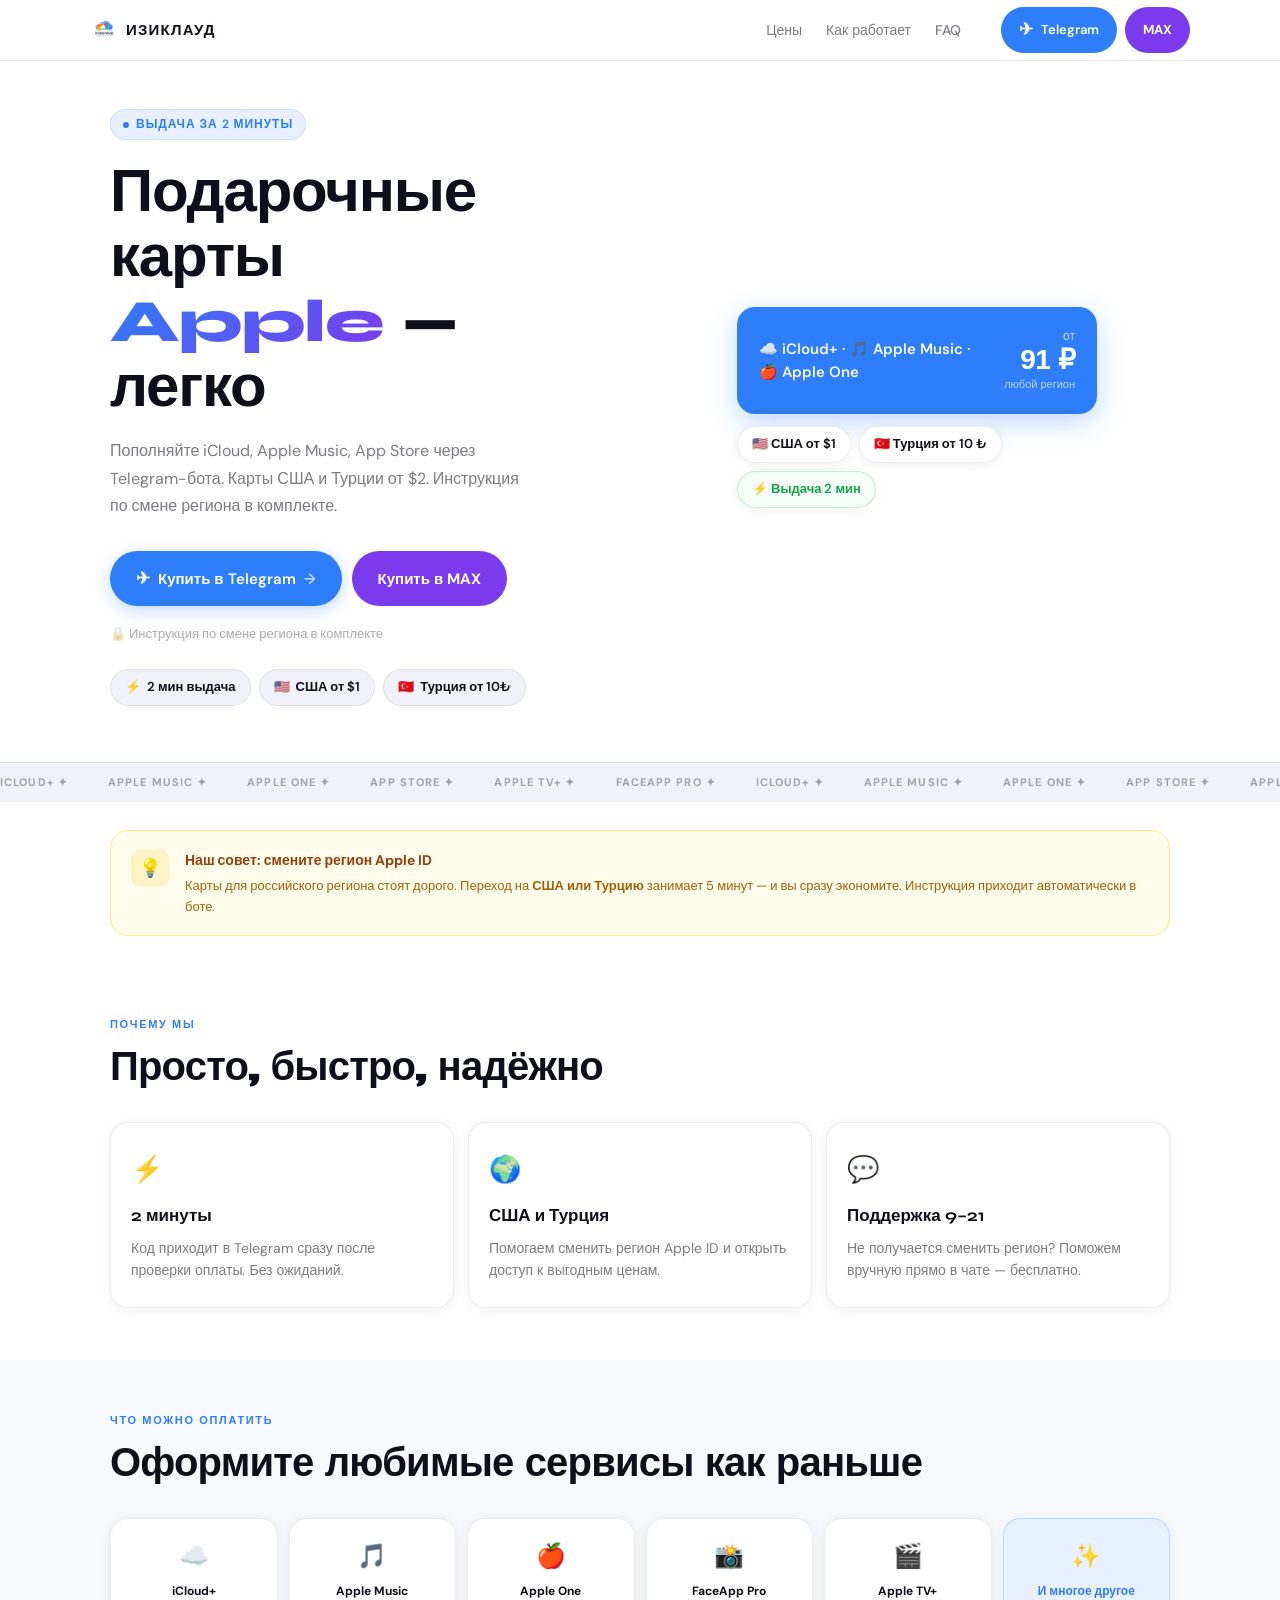
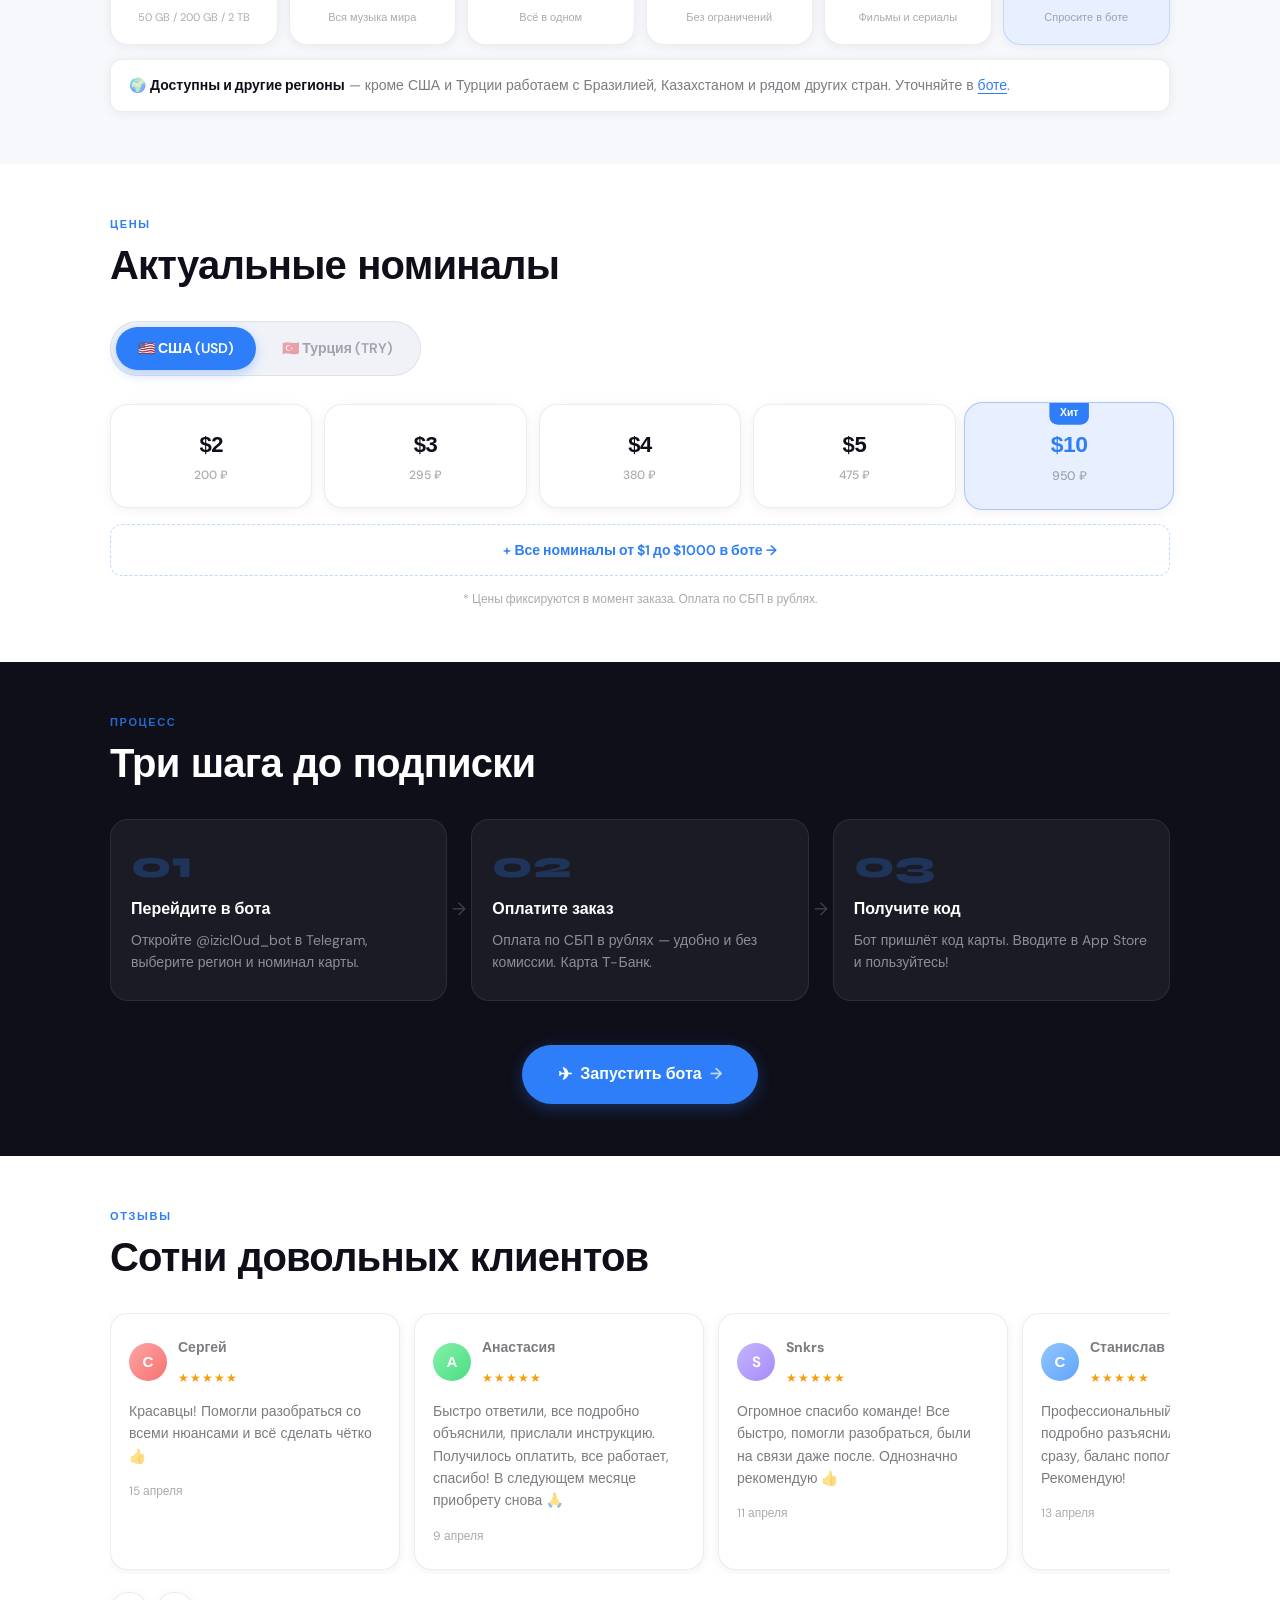
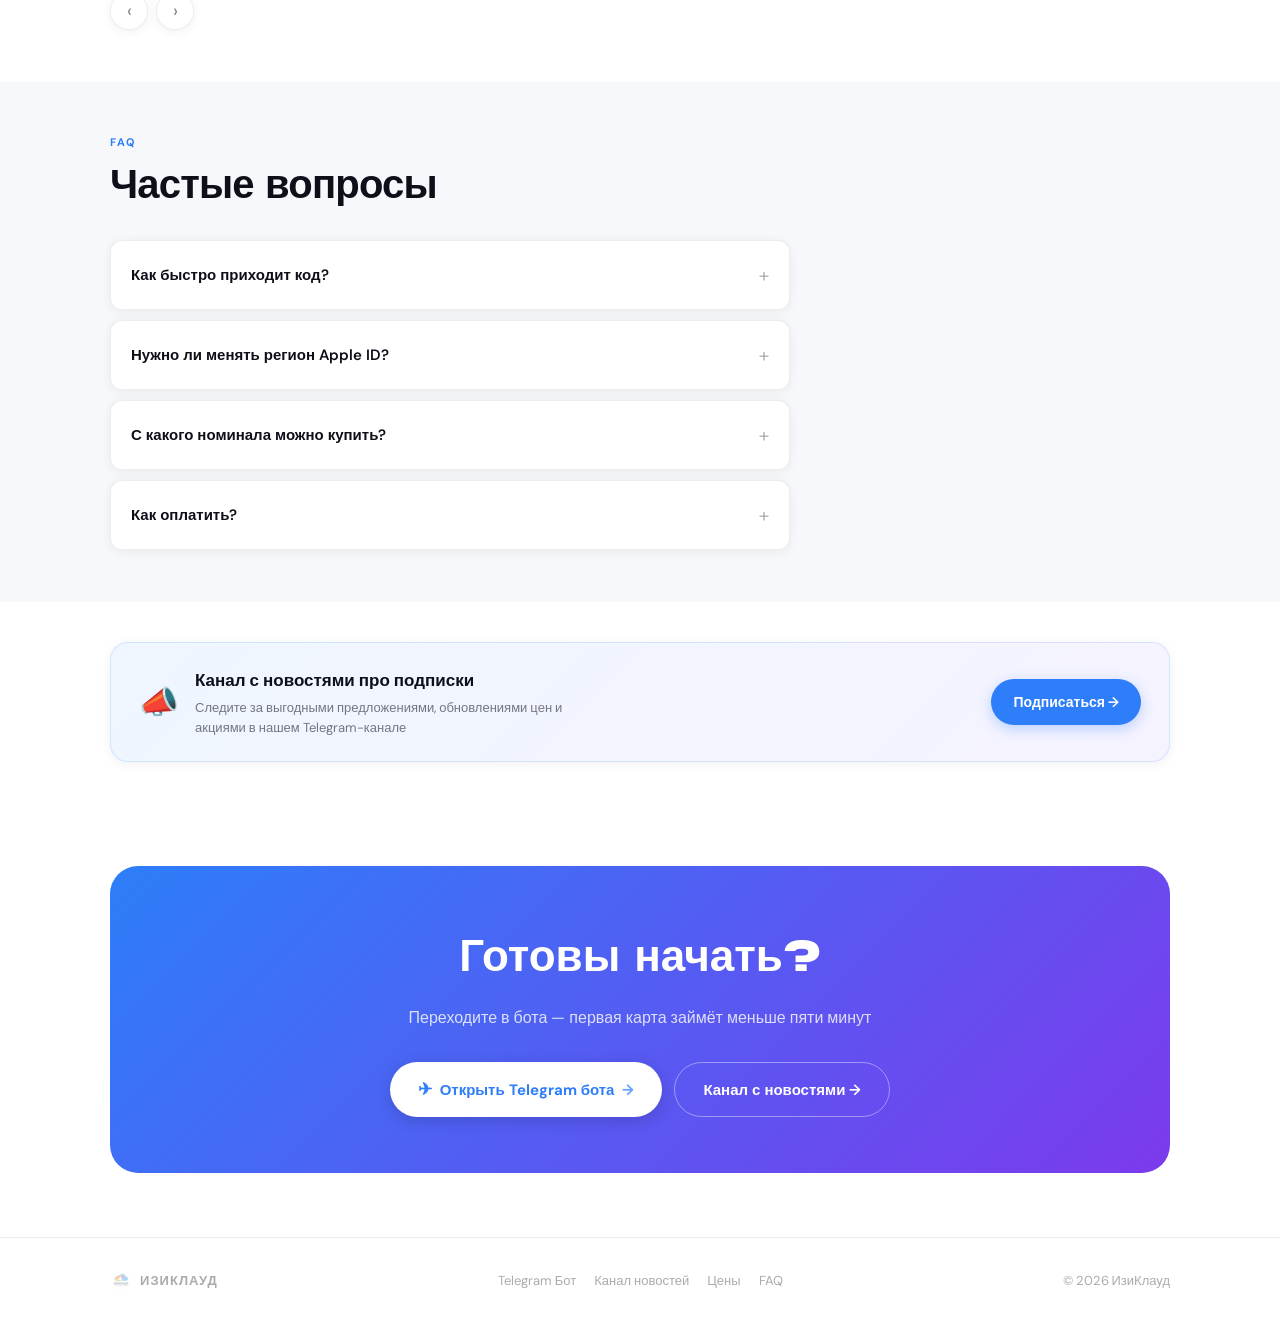
==== commit 79e1458b: "Add files via upload" ====
--- a/index.html
+++ b/index.html
@@ -51,8 +51,12 @@
       <a href="#prices" class="mobile-link">Цены</a>
       <a href="#how" class="mobile-link">Как работает</a>
       <a href="#faq" class="mobile-link">FAQ</a>
+      <a href="https://t.me/izicloudnews" target="_blank" class="mobile-link mobile-link-sm">📣 Канал новостей</a>
       <a href="https://t.me/izicl0ud_bot" target="_blank" class="btn-primary mobile-btn">
         <span class="btn-icon">✈</span> Открыть Telegram бота
+      </a>
+      <a href="https://max.ru/u/f9LHodD0cOLmHymo0k-9EKNoo-6ZakEX5moDa3-ThPERMpa7_V6AaOjBSGw" target="_blank" class="btn-max-mobile mobile-btn">
+        MAX
       </a>
     </div>
   </div>
@@ -78,7 +82,7 @@
             Купить в Telegram
             <span class="btn-arrow">→</span>
           </a>
-          <a href="https://max.ru/u/f9LHodD0cOLmHymo0k-9EKNoo-6ZakEX5moDa3-ThPERMpa7_V6AaOjBSGw" target="_blank" class="btn-ghost">
+          <a href="https://max.ru/u/f9LHodD0cOLmHymo0k-9EKNoo-6ZakEX5moDa3-ThPERMpa7_V6AaOjBSGw" target="_blank" class="btn-max-purple">
             Купить в MAX
           </a>
         </div>
@@ -91,36 +95,19 @@
       </div>
 
       <div class="hero-visual" data-reveal data-delay="150">
-        <div class="hero-cards">
-          <div class="hero-price-card">
-            <span class="flag">🇺🇸</span>
-            <span class="amount">$10</span>
-            <span class="rub">950 ₽</span>
-            <span class="badge-hot">Хит</span>
-          </div>
-          <div class="hero-price-card">
-            <span class="flag">🇹🇷</span>
-            <span class="amount">150 ₺</span>
-            <span class="rub">460 ₽</span>
-          </div>
-          <div class="hero-price-card">
-            <span class="flag">🇺🇸</span>
-            <span class="amount">$5</span>
-            <span class="rub">475 ₽</span>
-          </div>
-          <div class="hero-price-card">
-            <span class="flag">🇹🇷</span>
-            <span class="amount">100 ₺</span>
-            <span class="rub">311 ₽</span>
-          </div>
-          <div class="hero-price-card featured">
-            <div>
-              <div class="label">☁️ iCloud+ · 🎵 Apple Music · 🍎 Apple One</div>
-            </div>
-            <div>
-              <div class="amount">от 91 ₽</div>
-              <div class="rub">любой регион</div>
-            </div>
+        <div class="hero-visual-wrap">
+          <div class="hero-featured-card">
+            <div class="hero-featured-label">☁️ iCloud+ · 🎵 Apple Music · 🍎 Apple One</div>
+            <div class="hero-featured-right">
+              <div class="hero-featured-from">от</div>
+              <div class="hero-featured-price">91 ₽</div>
+              <div class="hero-featured-sub">любой регион</div>
+            </div>
+          </div>
+          <div class="hero-visual-tags">
+            <span class="hero-tag">🇺🇸 США от $1</span>
+            <span class="hero-tag">🇹🇷 Турция от 10 ₺</span>
+            <span class="hero-tag hero-tag-green">⚡ Выдача 2 мин</span>
           </div>
         </div>
       </div>
@@ -239,7 +226,7 @@
   </section>
 
   <!-- HOW IT WORKS -->
-  <section class="how" id="how">
+  <section class="how how-light" id="how">
     <div class="container">
       <div class="section-label" data-reveal>Процесс</div>
       <h2 class="section-title" data-reveal>Три шага до подписки</h2>
@@ -355,6 +342,24 @@
           <button class="faq-q">Как оплатить? <span class="faq-icon">+</span></button>
           <div class="faq-a">Оплата по СБП на карту Т-Банк в рублях. Быстро и без комиссии.</div>
         </div>
+      </div>
+    </div>
+  </section>
+
+  <!-- NEWS CHANNEL -->
+  <section class="news-channel">
+    <div class="container">
+      <div class="news-channel-card" data-reveal>
+        <div class="news-channel-left">
+          <div class="news-channel-icon">📣</div>
+          <div>
+            <h3>Канал с новостями про подписки</h3>
+            <p>Следите за выгодными предложениями, обновлениями цен и акциями в нашем Telegram-канале</p>
+          </div>
+        </div>
+        <a href="https://t.me/izicloudnews" target="_blank" class="btn-channel-join">
+          Подписаться →
+        </a>
       </div>
     </div>
   </section>
--- a/style.css
+++ b/style.css
@@ -285,7 +285,7 @@
   background: var(--brand); color: #fff; font-size: 10px; font-weight: 700;
   padding: 3px 10px; border-radius: 0 0 8px 8px;
 }
-.price-amount { font-family: 'Syne', sans-serif; font-size: 20px; font-weight: 800; color: var(--text); }
+.price-amount { font-family: -apple-system, 'SF Pro Display', 'Helvetica Neue', Arial, sans-serif; font-size: 22px; font-weight: 700; color: var(--text); letter-spacing: -0.02em; }
 .price-rub { font-size: 12px; color: var(--text3); font-weight: 500; }
 .price-card-hot .price-amount { color: var(--brand); }
 .price-more { grid-column: 1 / -1; margin-top: 4px; }
@@ -428,3 +428,79 @@
   .section-title { font-size: 22px; }
   .price-amount { font-size: 18px; }
 }
+
+/* ── Hero Featured Card ──────────────────────────────────── */
+.hero-visual-wrap { width: 100%; max-width: 360px; display: flex; flex-direction: column; gap: 12px; }
+.hero-featured-card {
+  background: var(--brand); border-radius: var(--radius);
+  padding: 20px 22px; display: flex; align-items: center; justify-content: space-between;
+  gap: 16px; box-shadow: 0 8px 28px rgba(45,126,248,0.3);
+  animation: cardFloat 5s ease-in-out infinite;
+}
+.hero-featured-label { font-size: 15px; font-weight: 600; color: rgba(255,255,255,0.95); line-height: 1.5; }
+.hero-featured-right { text-align: right; flex-shrink: 0; }
+.hero-featured-from { font-size: 12px; color: rgba(255,255,255,0.7); font-weight: 500; }
+.hero-featured-price { font-family: -apple-system, 'SF Pro Display', 'Helvetica Neue', Arial, sans-serif; font-size: 28px; font-weight: 800; color: #fff; letter-spacing: -0.02em; line-height: 1; }
+.hero-featured-sub { font-size: 11px; color: rgba(255,255,255,0.65); margin-top: 2px; }
+.hero-visual-tags { display: flex; flex-wrap: wrap; gap: 8px; }
+.hero-tag {
+  display: inline-flex; align-items: center; gap: 5px;
+  background: var(--bg); border: 1px solid var(--border); border-radius: 100px;
+  padding: 7px 14px; font-size: 13px; font-weight: 600; color: var(--text);
+  box-shadow: var(--shadow-sm);
+}
+.hero-tag-green { border-color: rgba(34,197,94,0.25); background: rgba(34,197,94,0.05); color: #16a34a; }
+
+/* ── MAX button purple ───────────────────────────────────── */
+.btn-ghost.btn-max-hero, .btn-max-mobile {
+  display: inline-flex; align-items: center; justify-content: center; gap: 8px;
+  background: #7c3aed; color: #fff; font-weight: 700; font-size: 15px;
+  padding: 14px 26px; border-radius: 100px;
+  transition: background 0.2s, transform 0.15s;
+  touch-action: manipulation; border: none;
+}
+.btn-max-mobile { width: 100%; max-width: 320px; font-size: 16px; padding: 14px 26px; }
+.btn-max-mobile:hover { background: #6d28d9; }
+
+/* ── Mobile link small ───────────────────────────────────── */
+.mobile-link-sm { font-size: 18px !important; color: var(--brand) !important; }
+
+/* ── News Channel Section ────────────────────────────────── */
+.news-channel { padding: 40px 0; }
+.news-channel-card {
+  display: flex; align-items: center; justify-content: space-between; gap: 20px;
+  background: linear-gradient(135deg, #eff6ff, #f5f3ff);
+  border: 1px solid rgba(45,126,248,0.15); border-radius: var(--radius);
+  padding: 24px 28px; box-shadow: var(--shadow-sm);
+}
+.news-channel-left { display: flex; align-items: center; gap: 16px; }
+.news-channel-icon { font-size: 32px; flex-shrink: 0; }
+.news-channel-left h3 { font-family: 'Syne', sans-serif; font-size: 17px; font-weight: 700; margin-bottom: 4px; }
+.news-channel-left p { font-size: 13px; color: var(--text2); line-height: 1.5; max-width: 380px; }
+.btn-channel-join {
+  display: inline-flex; align-items: center; gap: 6px;
+  background: var(--brand); color: #fff; font-weight: 600; font-size: 14px;
+  padding: 12px 22px; border-radius: 100px; flex-shrink: 0;
+  box-shadow: 0 4px 14px rgba(45,126,248,0.3); transition: background 0.2s, transform 0.15s;
+  touch-action: manipulation;
+}
+.btn-channel-join:hover { background: #1a6ef5; }
+.btn-channel-join:active { transform: scale(0.97); }
+
+/* ── Sticky CTA transition ───────────────────────────────── */
+.sticky-cta { transition: opacity 0.3s, transform 0.3s; }
+
+.btn-max-purple {
+  display: inline-flex; align-items: center; gap: 8px;
+  background: #7c3aed; color: #fff; font-weight: 700; font-size: 15px;
+  padding: 14px 26px; border-radius: 100px;
+  transition: background 0.2s, transform 0.15s;
+  touch-action: manipulation;
+}
+.btn-max-purple:hover { background: #6d28d9; transform: scale(1.02); }
+.btn-max-purple:active { transform: scale(0.97); }
+
+@media (max-width: 768px) {
+  .news-channel-card { flex-direction: column; align-items: flex-start; }
+  .hero-visual-wrap { max-width: 100%; }
+}
